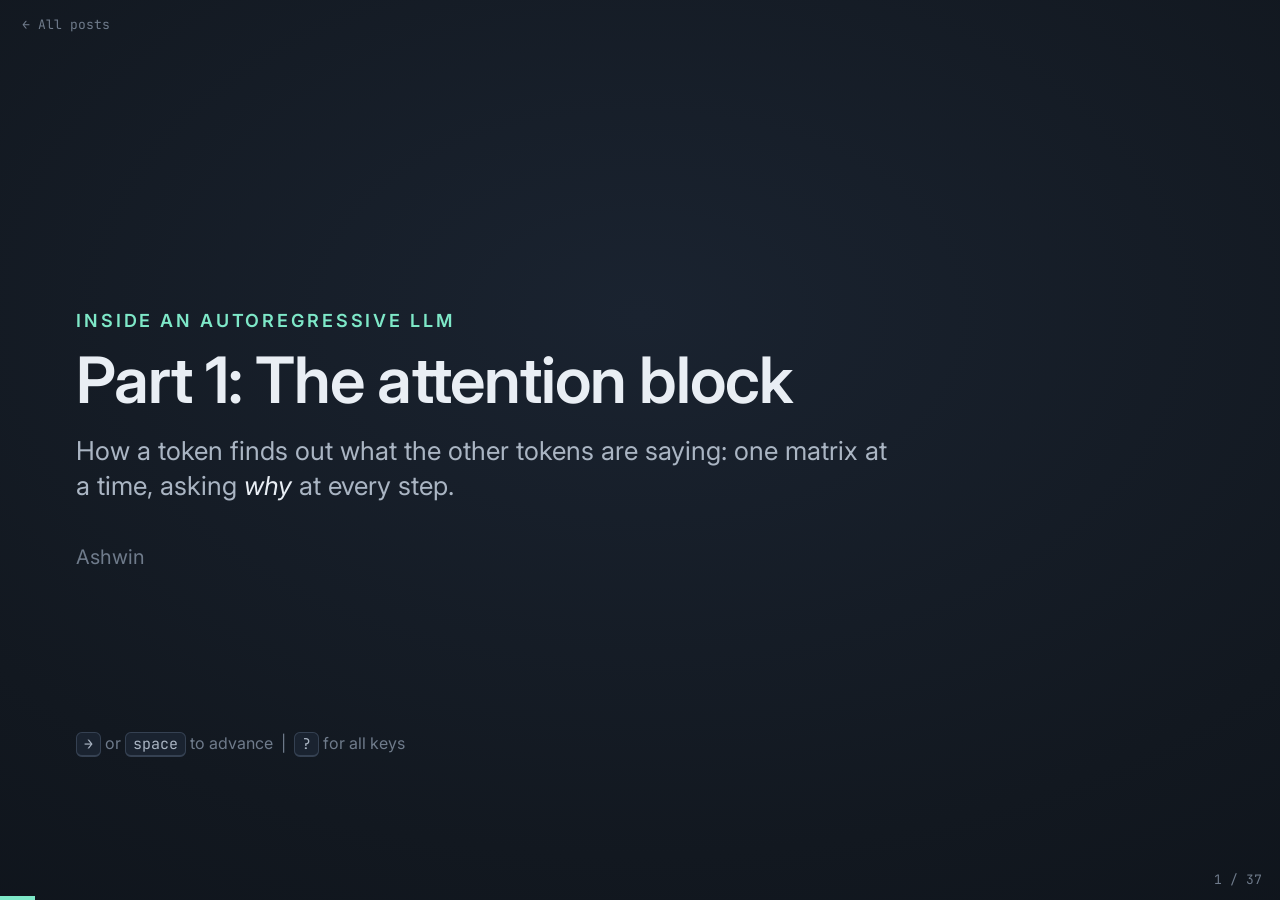
==== posts/llm-internals-part1-attention/index.html @ 808c8a46 "Initial site: Part 1 attention deck, colophon, build and deploy" ====
<!DOCTYPE html>
<html lang="en">
<head>
<meta charset="utf-8">
<meta name="viewport" content="width=device-width, initial-scale=1">
<title>Inside an Autoregressive LLM, Part 1: Attention</title>
<meta name="description" content="How the attention block of a transformer works, one matrix at a time, with real GPT-2 attention patterns.">
<link rel="preconnect" href="https://fonts.googleapis.com">
<link rel="preconnect" href="https://fonts.gstatic.com" crossorigin>
<link href="https://fonts.googleapis.com/css2?family=Inter:wght@400;500;600;700&family=JetBrains+Mono:wght@400;500&display=swap" rel="stylesheet">
<style>
:root{
  --bg:#121820; --bg2:#1a2330; --bg3:#222d3b;
  --ink:#e9eef4; --ink2:#aab5c3; --ink3:#6f7b8b;
  --grid:#2a3442; --grid2:#354152;
  --q:#7ee8c8; --k:#7cc4ff; --v:#f6d56a; --o:#c4b5fd; --bad:#ff8a7a;
  --h1:#f7a1cf; --h2:#ffb86c; --h3:#b5e07a;
  --sans:Inter,system-ui,-apple-system,"Segoe UI",Roboto,Helvetica,Arial,sans-serif;
  --serif:"Iowan Old Style","Palatino Linotype",Palatino,"Book Antiqua",Georgia,serif;
  --mono:"JetBrains Mono",ui-monospace,SFMono-Regular,Menlo,Consolas,monospace;
}
*{box-sizing:border-box}
html,body{margin:0;height:100%;overflow:hidden;background:var(--bg);color:var(--ink);font-family:var(--sans);-webkit-font-smoothing:antialiased}
body{background:radial-gradient(1400px 900px at 50% 35%,#1a2330 0%,#121820 60%,#0d1219 100%)}
#deck{position:absolute;left:50%;top:50%;width:1280px;height:720px;transform-origin:center center}
#deck>section{position:absolute;inset:0;padding:54px 76px 60px;opacity:0;pointer-events:none;transform:translateY(14px);transition:opacity .38s ease,transform .38s ease}
#deck>section.active{opacity:1;pointer-events:auto;transform:none}

/* ---------- typography ---------- */
.kicker{font-size:15px;font-weight:600;letter-spacing:.16em;text-transform:uppercase;color:var(--q);margin:0 0 10px}
h1{font-size:42px;font-weight:600;letter-spacing:-.015em;line-height:1.12;margin:0 0 22px;color:var(--ink)}
h1 .dim{color:var(--ink3);font-weight:500}
h2{font-size:26px;font-weight:600;margin:0 0 10px}
p,li{font-size:23px;line-height:1.45;color:var(--ink2);margin:0 0 14px}
p.big{font-size:28px;color:var(--ink)}
strong,b{color:var(--ink);font-weight:600}
em{color:var(--ink);font-style:italic}
ul{padding-left:26px;margin:0}
li{margin-bottom:10px}
.small{font-size:18px;color:var(--ink3)}
.muted{color:var(--ink3)}
.sub{font-size:20px;color:var(--ink3);margin:-10px 0 20px}
a{color:var(--k)}
.c-q{color:var(--q)} .c-k{color:var(--k)} .c-v{color:var(--v)} .c-o{color:var(--o)} .c-bad{color:var(--bad)}
.c-h1{color:var(--h1)} .c-h2{color:var(--h2)} .c-h3{color:var(--h3)}

/* math */
.m{font-family:var(--serif);font-style:italic;font-size:1.06em}
.m .r{font-style:normal}
sub,sup{font-size:.62em;line-height:0;font-style:normal;font-family:var(--sans)}
sub{vertical-align:-.28em} sup{vertical-align:.5em}
.eq{font-family:var(--serif);font-size:36px;text-align:center;color:var(--ink);margin:14px 0 22px;letter-spacing:.01em}
.eq i{font-style:italic}
.eq .op{color:var(--ink3);padding:0 .25em;font-style:normal}
.eq .frac{display:inline-flex;flex-direction:column;vertical-align:middle;text-align:center;margin:0 .2em}
.eq .frac>span{padding:0 .3em}
.eq .frac>span:first-child{border-bottom:2px solid var(--ink2)}
.eq .r{font-style:normal}
.mono{font-family:var(--mono);font-size:.92em;color:var(--ink)}
.shape{font-family:var(--mono);font-size:19px;color:var(--ink3);white-space:nowrap}
.kbd{font-family:var(--mono);font-size:15px;border:1px solid var(--grid2);border-bottom-width:2px;border-radius:6px;padding:1px 7px;color:var(--ink2);background:var(--bg2)}

/* ---------- layout helpers ---------- */
.cols{display:flex;gap:40px;align-items:flex-start}
.cols.center{align-items:center}
.col{flex:1;min-width:0}
.col.narrow{flex:.8}
.col.wide{flex:1.35}
.stack{display:flex;flex-direction:column;gap:14px}
.card{background:var(--bg2);border:1px solid var(--grid);border-radius:14px;padding:18px 22px}
.card h2{font-size:22px;margin-bottom:6px}
.card p{font-size:20px;margin:0}
.card.qkv{min-height:118px}
.callout{border-left:4px solid var(--q);padding:10px 18px;background:rgba(126,232,200,.06);border-radius:0 12px 12px 0;margin:14px 0}
.callout p{margin:0;font-size:21px}
.callout.warn{border-color:var(--bad);background:rgba(255,138,122,.07)}
.callout.k{border-color:var(--k);background:rgba(124,196,255,.06)}
.callout.v{border-color:var(--v);background:rgba(246,213,106,.06)}
.callout.o{border-color:var(--o);background:rgba(196,181,253,.06)}
.note{position:absolute;left:76px;right:76px;bottom:26px;font-size:16px;color:var(--ink3);margin:0}
.dg{display:block;margin:6px auto}
.dg svg{display:block;margin:0 auto;overflow:visible}
svg text{font-family:var(--sans)}
svg .mono{font-family:var(--mono)}
.center-x{text-align:center}

/* token chips */
.sent{display:flex;flex-wrap:wrap;gap:8px;margin:10px 0 26px}
.tok{font-size:24px;padding:6px 14px;border:1px solid var(--grid2);border-radius:10px;background:var(--bg2);color:var(--ink);font-weight:500}
.tok.hero{border-color:var(--q);color:var(--q);box-shadow:0 0 0 1px rgba(126,232,200,.3)}
.tok.cand{border-color:var(--ink2);color:var(--ink);font-weight:600}
.tok.dim{color:var(--ink3)}

/* fragments */
.frag{opacity:0;transform:translateY(8px);transition:opacity .4s ease,transform .4s ease}
.frag.on{opacity:1;transform:none}
svg .frag{transform:none;transition:opacity .4s ease}
.hl{opacity:0;transition:opacity .4s ease}
.hl.on{opacity:1}
.fade{transition:opacity .4s ease}
.fade.on{opacity:0}
.frag.swap{position:absolute;inset:0}
.h-swap{position:relative}
.h-swap h1{transition:opacity .4s ease}
.h-swap h1.b{position:absolute;left:0;top:0;opacity:0;color:var(--q)}
.h-swap.on h1.a{opacity:0}
.h-swap.on h1.b{opacity:1}
.pipe .g{opacity:0;transition:opacity .4s ease}
.pipe .g.on{opacity:1}

/* title & dividers */
section.title{display:flex;flex-direction:column;justify-content:center;padding-left:110px}
section.title .kicker{font-size:18px}
section.title h1{font-size:64px;max-width:900px;margin-bottom:18px}
section.title .sub{font-size:26px;color:var(--ink2);max-width:820px;margin:0 0 40px;line-height:1.35}
section.title .by{font-size:20px;color:var(--ink3)}
section.title .hint{position:absolute;bottom:40px;left:76px;font-size:16px;color:var(--ink3)}
section.divider{display:flex;flex-direction:column;justify-content:center;align-items:flex-start;padding-left:110px}
section.divider .num{font-family:var(--serif);font-style:italic;font-size:120px;color:var(--q);line-height:1;opacity:.9;margin-bottom:10px}
section.divider h1{font-size:54px;margin-bottom:10px}
section.divider p{font-size:26px;color:var(--ink3)}
.locator{position:absolute;left:76px;bottom:30px}
.locator svg{display:block}
.ref{font-variant-numeric:tabular-nums}

/* stepper (route slide) */
.route{display:flex;gap:14px;margin:30px 0 34px}
.route .step{flex:1;background:var(--bg2);border:1px solid var(--grid);border-radius:14px;padding:18px 18px 16px;min-height:150px}
.route .step .n{font-family:var(--serif);font-style:italic;font-size:38px;color:var(--q);line-height:1;margin-bottom:8px}
.route .step h2{font-size:21px;margin:0 0 6px}
.route .step p{font-size:17px;margin:0;color:var(--ink3)}
.soon{display:flex;gap:12px}
.soon span{font-size:17px;color:var(--ink3);border:1px dashed var(--grid2);border-radius:10px;padding:8px 14px}

/* tables */
table{border-collapse:collapse;font-size:21px;color:var(--ink2)}
th{font-weight:600;color:var(--ink3);text-align:left;padding:8px 22px 8px 0;border-bottom:1px solid var(--grid2);font-size:17px;letter-spacing:.04em;text-transform:uppercase}
td{padding:10px 22px 10px 0;border-bottom:1px solid var(--grid)}
td.num,th.num{text-align:right;font-family:var(--mono);font-size:20px}
table.sym td:first-child{white-space:nowrap;padding-right:30px}
table.sym{width:100%}
table.sym th{padding:6px 12px 6px 0}
table.sym td{padding:9px 12px 9px 0;white-space:nowrap}
table.sym td:nth-child(2){white-space:normal}
table.sym th.num{text-transform:none;letter-spacing:0;font-size:15px;white-space:nowrap}
table.sym td.num{padding-left:6px}
table.sym td.num{padding-left:18px}
td b{color:var(--ink)}

/* pipeline (follow-one-token) */
.pipe{font-family:var(--mono);font-size:18px;color:var(--ink2);border-collapse:separate;border-spacing:0 2px}
.pipe th{font-family:var(--sans);font-size:14px;letter-spacing:.06em;color:var(--ink3);text-transform:none;padding:4px 14px 8px 14px;border:none;text-align:center}
.pipe th small{display:block;font-size:12px;color:var(--ink3);font-weight:400;letter-spacing:0}
.pipe td{padding:3px 14px;text-align:center;border:none;background:var(--bg2)}
.pipe td:first-child{text-align:right;font-family:var(--sans);color:var(--ink);border-radius:8px 0 0 8px}
.pipe td:last-child{border-radius:0 8px 8px 0}
.pipe tr.masked.on td{color:var(--ink3)}
.pipe td.keep{color:var(--ink3);font-family:var(--sans);font-size:15px}
.pipe tr.masked td.inf{color:var(--bad)}
.pipe tr.hi td{background:var(--bg3)}
.pipe .neg{color:var(--bad)} .pipe .pos{color:var(--q)}
.pipe td{white-space:nowrap}
.pipe.big{font-size:18px;border-spacing:0 3px}
.pipe.big td{padding:4px 14px}
.pipe.big th{font-size:15px}

/* HUD */
#bar{position:fixed;left:0;bottom:0;height:4px;background:var(--q);width:0;transition:width .3s ease;z-index:5}
#counter{position:fixed;right:18px;bottom:12px;font-family:var(--mono);font-size:13px;color:var(--ink3);z-index:5}
#home{position:fixed;left:14px;top:12px;font-family:var(--mono);font-size:13px;color:var(--ink3);text-decoration:none;z-index:5;padding:4px 8px;border-radius:6px}
#home:hover,#home:focus-visible{color:var(--ink);background:var(--bg2)}
#help{position:fixed;inset:0;background:rgba(9,13,18,.86);display:none;align-items:center;justify-content:center;z-index:10}
#help.open{display:flex}
#help .box{background:var(--bg2);border:1px solid var(--grid2);border-radius:16px;padding:28px 36px;max-width:520px}
#help h2{margin-bottom:14px}
#help p{font-size:18px;margin:6px 0;color:var(--ink2)}

/* print: one slide per page, all fragments visible */
@media print{
  html,body{overflow:visible;background:#fff}
  body{background:#121820}
  #deck{position:static;transform:none!important;width:auto;height:auto}
  #deck>section{position:relative;opacity:1;transform:none;width:1280px;height:720px;page-break-after:always;break-after:page;background:var(--bg);transition:none}
  .frag,.hl,.fade,.pipe .g{opacity:1;transform:none;transition:none}
  .pipe tr.masked td{color:var(--ink3)}
  .fade.on{opacity:1}
  .frag.swap,.h-swap h1.b{display:none}
  #bar,#counter,#help,#home{display:none}
  @page{size:1280px 720px;margin:0}
}
</style>
</head>
<body>
<div id="deck">

<!-- 0 · title -->
<section class="title">
  <p class="kicker">Inside an autoregressive LLM</p>
  <h1>Part 1: The attention block</h1>
  <p class="sub">How a token finds out what the other tokens are saying: one matrix at a time, asking <em>why</em> at every step.</p>
  <p class="by">Ashwin</p>
  <p class="hint"><span class="kbd">→</span> or <span class="kbd">space</span> to advance &nbsp;|&nbsp; <span class="kbd">?</span> for all keys</p>
</section>

<!-- 1a · the three words in the title -->
<section>
  <p class="kicker">Before we start</p>
  <h1>The three words in the title</h1>
  <p class="sub">LLM stands for <em>large language model</em>; <em>autoregressive</em> says how it writes.</p>
  <div class="stack">
    <div class="card frag"><h2>Language model (the LM)</h2><p>A program that, given some text, returns a probability for what comes next. It is made by <strong>training</strong>: reading a huge amount of text and nudging the program's numbers, again and again, so that its guesses about the next <strong>token</strong> (a word, or a piece of one; slide <span class="ref" data-ref="s-tokens"></span>) get better.</p></div>
    <div class="card frag"><h2>Large (the first L)</h2><p>The numbers are the parameters, or <strong>learned numbers</strong>, of a <strong>neural network</strong>: one big function built mostly from matrix multiplications, with every entry of every matrix adjustable. GPT-2 small (2019) has 124 million of them; LLaMA-2 7B has 7 billion; the largest today have hundreds of billions.</p></div>
    <div class="card frag"><h2>Autoregressive</h2><p>It writes one token at a time, and each new token is predicted from everything written so far, its own earlier output included. <em>Auto</em>: its own; <em>regressive</em>: predicting from the past. The next slide shows the loop; the one after places this kind of model among its relatives.</p></div>
  </div>
</section>

<!-- 1 · what an LLM does -->
<section>
  <p class="kicker">Before we start</p>
  <h1>A language model guesses the next token</h1>
  <div class="dg" id="dg-loop"></div>
  <div class="cols" style="margin-top:8px">
    <div class="col"><p>Feed it text and it returns a probability for every possible next token. Above: GPT-2 small, given this sentence without its last word, bets on <em>too</em>, <em>so</em>, <em>trying</em>. (<em>hungry</em> is 13th, at 0.9%.)</p>
    <p class="frag" data-order="3">This series opens that transformer box. Part 1 takes one of the two blocks inside its repeated layer (picture on slide <span class="ref" data-ref="s-arch"></span>).</p></div>
    <div class="col"><p class="frag" data-order="1" data-target="#dg-loop .hl-loop">Pick one, append it, run again. That loop is “autoregressive” in action: each new token is predicted from the text so far, the model's own picks included. A chat reply is this loop run a few hundred times.</p>
    <p class="frag" data-order="2">The network inside the box is a <strong>transformer</strong>, the design from 2017 that nearly every language model now uses.</p></div>
  </div>
</section>

<!-- 1b · the family -->
<section>
  <p class="kicker">Before we start</p>
  <h1>Where this kind of model sits in the family</h1>
  <div class="dg" id="dg-family"></div>
  <div class="cols" style="margin-top:4px">
    <div class="col card frag"><h2>Encoder-only</h2><p>BERT (2018). An <em>encoder</em> is a network that reads: the whole text at once, every token looking at every other, before and after. Good at labelling and search; it does not write text.</p></div>
    <div class="col card frag"><h2>Encoder-decoder</h2><p>The original 2017 transformer. An encoder reads the input, then a <em>decoder</em>, a second network, writes the output. Built for translation.</p></div>
    <div class="col card frag" style="border-color:rgba(126,232,200,.5)"><h2 class="c-q">Decoder-only, autoregressive</h2><p>GPT, LLaMA, and the chat assistants built on models like them. One network both reads and writes; each token may look only at itself and the tokens before it. This is what “LLM” usually means today, and what this series is about.</p></div>
  </div>
  <p class="note frag">All three share the attention block we are about to build. What lets ours run the loop honestly is one line inside it, the mask, which arrives on slide <span class="ref" data-ref="s-mask"></span>.</p>
</section>

<!-- 2 · tokens and embeddings -->
<section id="s-tokens">
  <p class="kicker">The big picture</p>
  <h1>From text to numbers: tokens and embeddings</h1>
  <div class="dg" id="dg-embed"></div>
  <div class="cols" style="margin-top:8px">
    <div class="col"><p>A <strong>tokenizer</strong> chops text into pieces from a fixed vocabulary (GPT-2 has 50,257). Common words are one piece; rare ones are split: <span class="mono">un|bel|iev|ably</span>. Each piece is a <strong>token</strong> and gets an id.</p></div>
    <div class="col"><p class="frag" data-target="#dg-embed .hl-row">Each id picks a row of an <strong>embedding table</strong> <span class="m">E</span>. Nobody designs the rows: they start random and are adjusted by training until tokens used in similar ways sit close together. Stack our nine rows, add position information (GPT-2 does it here), and that is <span class="m">X</span>.</p></div>
  </div>
</section>

<!-- 3 · the whole transformer -->
<section id="s-arch">
  <p class="kicker">The big picture</p>
  <h1>The whole transformer, zoomed out</h1>
  <div class="dg" id="dg-arch"></div>
  <div class="cols" style="margin-top:6px">
    <div class="col"><p class="frag">Text goes in on the left, next-token probabilities come out on the right, and in between the same <strong>layer</strong> is repeated <span class="m">N</span> times: GPT-2 small stacks 12, LLaMA-2 7B stacks 32. Each layer is two <strong>blocks</strong>: attention, then MLP.</p></div>
    <div class="col"><p class="frag" data-target="#dg-arch .hl-attn"><strong>This deck: the attention block.</strong> Part 2 takes the MLP block, Part 3 follows a token up through the layers, Part 4 covers the LM head (no relation to the attention heads inside the block) that turns the last vector into probabilities.</p></div>
  </div>
</section>

<!-- 4 · zoom in: one block -->
<section>
  <p class="kicker">The big picture</p>
  <h1>Zooming in: one layer, two blocks</h1>
  <div class="dg" id="dg-block"></div>
  <div class="cols" style="margin-top:6px">
    <div class="col"><p class="frag" data-target="#dg-block .hl-attn"><strong>Attention block:</strong> the tokens exchange information. It is the only place in the whole model where one token's vector can influence another's.</p></div>
    <div class="col"><p class="frag"><strong>MLP block:</strong> each token is transformed on its own, without looking at the others. (Part 2.)</p></div>
  </div>
  <div class="callout frag"><p>In one sentence: <strong>attention is the step where every token gathers information from itself and the tokens before it, weighted by how relevant each of them looks.</strong> The rest of this deck is that sentence, made precise.</p></div>
</section>

<!-- 5 · the question -->
<section>
  <p class="kicker">The question</p>
  <h1>What does <span class="c-q">it</span> refer to?</h1>
  <div class="sent">
    <span class="tok">The</span><span class="tok cand">cat</span><span class="tok">chased</span><span class="tok">the</span><span class="tok cand">mouse</span><span class="tok">because</span><span class="tok hero">it</span><span class="tok">was</span><span class="tok">hungry</span>
  </div>
  <p class="big">Every token enters the model as a vector. On its own, the vector for <em>it</em> knows nothing about cats or mice.</p>
  <p class="big frag">Something has to move information from <em>cat</em> into <em>it</em>.</p>
  <p class="big frag">That something is <strong>attention</strong>. Let's build it one matrix at a time, and ask <em>why</em> at every step.</p>
  <p class="note">This sentence runs through the whole deck: <em>it</em> is shown in green throughout, the two nouns it might refer to in bold. The real attention patterns later on come from GPT-2 small reading exactly these nine tokens.</p>
</section>

<!-- 2 · route -->
<section>
  <p class="kicker">The route</p>
  <h1>Five stops inside the attention block</h1>
  <div class="route">
    <div class="step"><div class="n">1</div><h2>Setup</h2><p>The input <span class="m">X</span>, and three matrices made from it: <span class="m">Q</span>, <span class="m">K</span>, <span class="m">V</span></p></div>
    <div class="step"><div class="n">2</div><h2>Scores</h2><p>Every token against every token: <span class="m">S</span> = <span class="m">Q·K<sup>T</sup></span></p></div>
    <div class="step"><div class="n">3</div><h2>Weights</h2><p>Three steps turn scores into weights: divide by √<span class="m">d<sub>k</sub></span>, mask, softmax</p></div>
    <div class="step"><div class="n">4</div><h2>Values</h2><p>Collecting what you paid attention to: multiply by <span class="m">V</span></p></div>
    <div class="step"><div class="n">5</div><h2>Heads &amp; stream</h2><p>Many heads, <span class="m">W<sub>o</sub></span>, the residual stream, and the whole attention block in one picture</p></div>
  </div>
  <p class="small" style="margin-bottom:10px">Coming in later parts</p>
  <div class="soon"><span>Part 2: The MLP block</span><span>Part 3: Token flow through the layers</span><span>Part 4: The language-modelling head</span></div>
</section>

<!-- divider 1 -->
<section class="divider">
  <div class="num">1</div>
  <h1>Setup</h1>
  <p>The input <span class="m">X</span>, and three matrices made from it: <span class="m">Q</span>, <span class="m">K</span>, <span class="m">V</span></p>
  <div class="locator" data-stage="qkv"></div>
</section>

<!-- 3 · input X -->
<section>
  <p class="kicker">Stop 1: Setup</p>
  <h1>The input: one row per token</h1>
  <div class="cols">
    <div class="col narrow"><div class="dg" id="dg-x"></div></div>
    <div class="col">
      <table class="sym">
        <tr><th></th><th></th><th class="num">GPT-2 small</th><th class="num">LLaMA-2 7B</th></tr>
        <tr><td><span class="m">L</span></td><td>number of tokens</td><td class="num" colspan="2" style="text-align:center">9 here</td></tr>
        <tr><td><span class="m">d</span><sub>model</sub></td><td>embedding width</td><td class="num">768</td><td class="num">4096</td></tr>
        <tr><td><span class="m">h</span></td><td>attention heads</td><td class="num">12</td><td class="num">32</td></tr>
        <tr><td><span class="m">d<sub>k</sub></span> = <span class="m">d</span><sub>model</sub> / <span class="m">h</span></td><td>width per head</td><td class="num">64</td><td class="num">128</td></tr>
      </table>
      <p class="frag" style="font-size:20px;margin-top:12px"><strong>Heads:</strong> the attention block runs <span class="m">h</span> copies of everything that follows, side by side, each in a narrower width <span class="m">d<sub>k</sub></span>. We build one head first (Stops 1 to 4) and combine them at Stop 5.</p>
      <div class="callout frag"><p><strong>Order-blind.</strong> Nothing we build from here knows that <em>cat</em> comes before <em>chased</em>. Position is injected either here (GPT-2 adds a position vector to each row of <span class="m">X</span>) or later, inside attention (LLaMA rotates the <span class="m">Q</span> and <span class="m">K</span> we build next: RoPE). That one sentence is all we say about it today.</p></div>
    </div>
  </div>
</section>

<!-- 4 · three questions -->
<section>
  <p class="kicker">Stop 1: Setup</p>
  <h1>Every token asks three questions</h1>
  <div class="cols">
    <div class="col card qkv" style="border-color:rgba(126,232,200,.4)"><h2 class="c-q">Query &nbsp;<span class="m">Q</span></h2><p>“What am I looking for?”</p></div>
    <div class="col card qkv" style="border-color:rgba(124,196,255,.4)"><h2 class="c-k">Key &nbsp;<span class="m">K</span></h2><p>“What do I have to offer?”</p></div>
    <div class="col card qkv" style="border-color:rgba(246,213,106,.4)"><h2 class="c-v">Value &nbsp;<span class="m">V</span></h2><p>“What do I give if picked?”</p></div>
  </div>
  <p class="big frag" style="margin-top:30px">A library: your search phrase is the <span class="c-q">query</span>, the label on each spine is a <span class="c-k">key</span>, the book itself is the <span class="c-v">value</span>. Matching query against keys tells you which books to pull; the values are what you actually read.</p>
  <p class="big frag">All three are <em>the same row of <span class="m">X</span></em> seen through three learned lenses: <span class="m">W<sub>q</sub></span>, <span class="m">W<sub>k</sub></span>, <span class="m">W<sub>v</sub></span>.</p>
  <p class="frag">Stop 2 will dot each token's query with every token's key. Why not dot rows of <span class="m">X</span> with each other directly? Because then “what I look for” and “what I offer” would have to be the same vector. <span class="m">W<sub>q</sub></span> and <span class="m">W<sub>k</sub></span> let them differ.</p>
</section>

<!-- 5 · making Q -->
<section>
  <p class="kicker">Stop 1: Setup</p>
  <h1>Making <span class="c-q">Q</span> for one head</h1>
  <div class="dg" id="dg-q"></div>
  <div class="cols" style="margin-top:14px">
    <div class="col"><p class="frag">Each head owns its own <span class="m">W<sub>q</sub></span>, <span class="m">W<sub>k</sub></span>, <span class="m">W<sub>v</sub></span>, each of shape <span class="shape">[d_model × d_k]</span>. The same recipe gives <span class="c-k">K</span> and <span class="c-v">V</span>.</p></div>
    <div class="col"><p class="frag">Row <span class="m">i</span> of <span class="m">Q</span> is token <span class="m">i</span>'s question, compressed from <span class="m">d</span><sub>model</sub> down to <span class="m">d<sub>k</sub></span> numbers. In GPT-2 small: 768 → 64, twelve times over.</p></div>
  </div>
</section>

<!-- 6 · the packing trick -->
<section>
  <p class="kicker">Stop 1: Setup</p>
  <h1>The packing trick: all heads in one multiplication</h1>
  <p class="sub">Drawn with 3 heads for space; GPT-2 small has 12.</p>
  <div class="dg" id="dg-fuse"></div>
  <div class="cols" style="margin-top:12px">
    <div class="col"><p class="frag" data-target="#dg-fuse .hl-col">Column <span class="m">j</span> of the result is <span class="m">X</span> · (column <span class="m">j</span> of <span class="m">W</span>). It never touches any other column, so each head's result lands in its own columns: <strong>no cross-contamination</strong>.</p></div>
    <div class="col"><p class="frag">So <span class="m">h</span> small multiplications become one <span class="shape">[L × d_model]·[d_model × d_model]</span>. Same maths, one call. The heads' work is independent, so it can be <strong>packed</strong> into the one big matrix multiplication GPUs are built for.</p></div>
  </div>
  <p class="note frag">GPT-2 goes one step further and packs <span class="m">Q</span>, <span class="m">K</span> and <span class="m">V</span> together: a single 768 × 2304 matrix (called <span class="mono">c_attn</span> in the released parameters), then splits the result three ways.</p>
</section>

<!-- 7 · divider -->
<section class="divider">
  <div class="num">2</div>
  <h1>Scores</h1>
  <p>One number for every pair of tokens: <span class="m">S</span> = <span class="m">Q·K<sup>T</sup></span></p>
  <div class="locator" data-stage="scores"></div>
</section>

<!-- 8 · why transpose -->
<section>
  <p class="kicker">Stop 2: Scores</p>
  <h1>The scores are <span class="m">S</span> = <span class="m">Q·K<sup>T</sup></span>. Why the transpose?</h1>
  <p>We want an <span class="m">L</span> × <span class="m">L</span> table, call it <span class="m">S</span>, where cell (<span class="m">i</span>, <span class="m">j</span>) = <span class="m">q<sub>i</sub></span> · <span class="m">k<sub>j</sub></span>: <strong>every query dotted with every key</strong>.</p>
  <div class="cols center">
    <div class="col narrow"><div class="dg" id="dg-kT"></div></div>
    <div class="col wide"><div class="dg" id="dg-qkT"></div></div>
  </div>
  <p class="frag" data-target="#dg-qkT .hl-row">A matrix product computes <em>row of the left</em> · <em>column of the right</em>. Queries already sit in rows.</p>
  <p class="frag" data-target="#dg-qkT .hl-col">So keys must be arranged as columns. That is the entire reason for the transpose: it puts each <span class="m">k<sub>j</sub></span> where the multiplication will find it. <span class="frag" data-target="#dg-qkT .hl-cell">Row <span class="m">i</span> meets column <span class="m">j</span> at cell (<span class="m">i</span>, <span class="m">j</span>).</span></p>
</section>

<!-- 9 · the scores -->
<section>
  <p class="kicker">Stop 2: Scores</p>
  <h1>The scores: every token against every token</h1>
  <div class="cols">
    <div class="col narrow"><div class="dg" id="dg-scores"></div></div>
    <div class="col">
      <p>A dot product is a similarity meter:</p>
      <ul>
        <li>vectors pointing the same way → <span class="c-q">large positive</span></li>
        <li>unrelated (orthogonal) → near <strong>zero</strong></li>
        <li>pointing opposite ways → <span class="c-bad">large negative</span></li>
      </ul>
      <div class="callout frag"><p>Cell (<span class="m">i</span>, <span class="m">j</span>) is not “how much <span class="m">i</span> attends to <span class="m">j</span>” yet. It is “how well what <span class="m">i</span> wants lines up with what <span class="m">j</span> offers”. Stop 3 turns alignment into a share.</p></div>
      <p class="frag">Look at row <em>it</em>: the two nouns score highest. Toy numbers, but the shape of the idea is right.</p>
    </div>
  </div>
  <p class="note">Toy example: <span class="m">d<sub>k</sub></span> = 2, matrices chosen so the arithmetic is checkable by hand. Raw products <span class="m">q<sub>i</sub></span> · <span class="m">k<sub>j</sub></span>, nothing applied yet. We follow row <em>it</em> to the end on slide <span class="ref" data-ref="s-follow"></span>.</p>
</section>

<!-- 10 · packing breaks -->
<section>
  <p class="kicker">Stop 2: Scores</p>
  <h1>The packing trick breaks here</h1>
  <p>Could we score in one shot with the packed <span class="m">[Q<sup>1</sup>|Q<sup>2</sup>|Q<sup>3</sup>]</span> and <span class="m">[K<sup>1</sup>|K<sup>2</sup>|K<sup>3</sup>]</span>?</p>
  <div class="dg" id="dg-fail"></div>
  <div class="cols" style="margin-top:10px">
    <div class="col"><p class="frag">A product sums over the shared dimension, and the shared dimension now runs <em>across heads</em>. The heads' tables get <strong class="c-bad">added together</strong>. Exactly what we do not want.</p></div>
    <div class="col"><p class="frag">So this step stays <strong>separate</strong>: <span class="m">h</span> independent <span class="shape">[L × d_k]·[d_k × L]</span> products, computed together as a batch of shape <span class="shape">h × [L × L]</span>. Independent work that cannot be merged into one.</p></div>
  </div>
</section>

<!-- 11 · cost -->
<section>
  <p class="kicker">Stop 2: Scores</p>
  <h1>The price of the table: <span class="m">L</span><sup>2</sup></h1>
  <div class="cols">
    <div class="col">
      <table>
        <tr><th>Context <span class="m">L</span></th><th class="num">Cells per head, per layer</th></tr>
        <tr><td>1,024 <span class="muted">(GPT-2)</span></td><td class="num">1.0 million</td></tr>
        <tr><td>8,192</td><td class="num">67 million</td></tr>
        <tr><td>131,072 <span class="muted">(128k)</span></td><td class="num">17.2 billion</td></tr>
      </table>
      <p class="small" style="margin-top:12px">…then × <span class="m">h</span> heads × <span class="m">N</span> layers, every time the model runs (one “forward pass”).</p>
    </div>
    <div class="col">
      <p class="big frag">Double the context, quadruple the work (and the memory for the table).</p>
      <p class="frag">That is why long context is expensive, why a technique called FlashAttention avoids ever writing the full table out, and why so much research goes into cheaper substitutes for this one multiplication.</p>
    </div>
  </div>
</section>

<!-- 12 · divider -->
<section class="divider">
  <div class="num">3</div>
  <h1>Weights</h1>
  <p>Three steps turn scores into weights: divide by √<span class="m">d<sub>k</sub></span>, mask the future, softmax</p>
  <div class="locator" data-stage="weights"></div>
</section>

<!-- 13 · softmax -->
<section>
  <p class="kicker">Stop 3: Weights</p>
  <h1>Softmax: a budget of exactly 1</h1>
  <p class="sub">The recipe, in running order: divide by √<span class="m">d<sub>k</sub></span> → mask the future → softmax. We explain softmax first (the goal), then the two preparations.</p>
  <div class="eq" style="font-size:32px;margin:0 0 14px"><i>A<sub>ij</sub></i><span class="op">=</span><span class="frac"><span><span class="r">e</span><sup><i>S<sub>ij</sub></i></sup></span><span>Σ<sub><i>m</i></sub> <span class="r">e</span><sup><i>S<sub>im</sub></i></sup></span></span></div>
  <div class="cols">
    <div class="col">
      <p>Softmax turns each row of scores into shares that sum to 1. Call the result <span class="m">A</span>: token <span class="m">i</span> now has a budget of exactly one unit to spend across the tokens it looks at. That is an attention <em>weight</em>.</p>
      <p class="frag">Why <span class="r">e</span><sup><span class="m">x</span></sup> rather than dividing by the row sum? Scores can be negative. The exponential makes everything positive, keeps the order, and stretches gaps: a score higher by 2 gets e² ≈ 7.4× the share.</p>
    </div>
    <div class="col">
      <table class="pipe" id="sm-table"></table>
      <p class="small" style="margin-top:8px">Row <em>it</em>, raw scores. Still off: the spread (next slide) and the future (the slide after).</p>
    </div>
  </div>
</section>

<!-- 14 · sqrt dk -->
<section>
  <p class="kicker">Stop 3: Weights</p>
  <h1>Step 1 of the recipe: divide by √<span class="m">d<sub>k</sub></span>. Why?</h1>
  <div class="cols center">
    <div class="col">
      <p><span class="m">q</span> · <span class="m">k</span> is a sum of <span class="m">d<sub>k</sub></span> products. If the entries are of size about 1, the sum's spread (its standard deviation; the <span class="m">d<sub>k</sub></span> variances add up) grows like <strong>√<span class="m">d<sub>k</sub></span></strong>. With <span class="m">d<sub>k</sub></span> = 64, raw scores come out ×8 too wide.</p>
      <div class="callout frag"><p>Softmax stretches gaps exponentially, so scores spread by ±8 give one token essentially the whole budget and the rest nothing. Nothing can be learned from the ones that got nothing (learned during training, which we skip). Divide by √<span class="m">d<sub>k</sub></span> and the spread is back to ~1: softmax stays <em>soft</em>, and learning can proceed. (Row <em>it</em>: <em>cat</em>'s share drops from .264 to .217 and the others gain.)</p></div>
      <p class="frag">From here on, <span class="m">S</span> means <span class="m">Q·K<sup>T</sup></span> / √<span class="m">d<sub>k</sub></span>.</p>
    </div>
    <div class="col narrow"><div class="dg" id="dg-sm"></div></div>
  </div>
</section>

<!-- 15 · the reveal -->
<section id="s-mask">
  <p class="kicker">Stop 3: Weights</p>
  <div class="h-swap"><h1 class="a">Something is wrong.</h1><h1 class="b">Step 2 of the recipe: the causal mask.</h1></div>
  <div class="cols">
    <div class="col narrow" style="position:relative">
      <div class="dg fade" id="dg-reveal-un"></div>
      <div class="dg frag swap" id="dg-reveal-mask" data-order="3" data-target="#dg-reveal-un"></div>
    </div>
    <div class="col">
      <p class="frag" data-order="1" data-target="#dg-reveal-un .hl-cell">Token 3, <em>chased</em>, has been reading token 8, <em>was</em>. For a model whose entire job is <strong>predict the next token</strong>, that is cheating: the answer is sitting on the table.</p>
      <p class="frag" data-order="2" data-target="#dg-reveal-un .hl-tri">Every cell above the diagonal is a peek into the future. Fix: before the softmax, set every cell with <span class="m">j</span> &gt; <span class="m">i</span> to −∞. Since <span class="r">e</span><sup>−∞</sup> = 0, those cells get exactly zero budget.</p>
      <div class="callout frag" data-order="4" data-target=".h-swap"><p>The <strong>causal mask</strong>. The table turns lower-triangular and each row's shares are recomputed over the past only. This one line is what makes the model <em>autoregressive</em>.</p></div>
    </div>
  </div>
</section>

<!-- 16 · what the mask buys -->
<section>
  <p class="kicker">Stop 3: Weights</p>
  <h1>What the mask buys us</h1>
  <div class="stack">
    <div class="card frag"><h2>Training: <span class="m">L</span> exercises in one pass</h2><p>Token 1 guesses token 2, token 2 guesses token 3, … all at once, in a single forward pass, and nobody can peek. Every position is a practice question, and that is how an LLM is trained.</p></div>
    <div class="card frag"><h2>Proof it works: GPT-2 small, layer 4 head 3, row <em>it</em></h2>
      <table class="pipe" style="margin-top:6px">
        <tr><th></th><th>The</th><th>cat</th><th>chased</th><th>the</th><th>mouse</th><th>because</th><th>it</th><th>was</th><th>hungry / tasty</th></tr>
        <tr><td>…because it was <b>hungry</b></td><td>.040</td><td class="pos">.510</td><td>.019</td><td>.013</td><td class="pos">.397</td><td>.013</td><td>.010</td><td>0</td><td>0</td></tr>
        <tr><td>…because it was <b>tasty</b></td><td>.040</td><td class="pos">.510</td><td>.019</td><td>.013</td><td class="pos">.397</td><td>.013</td><td>.010</td><td>0</td><td>0</td></tr>
      </table>
      <p style="margin-top:8px">Identical to every decimal. When the model processes <em>it</em>, the word that would disambiguate it has not been written yet.</p></div>
    <div class="card frag"><h2>Using the trained model (inference): nothing in the past ever changes</h2><p>A token's key and value never depend on later tokens, so they can be computed once and cached. Generating the next token only needs one new row: the KV cache. (Part 3.)</p></div>
  </div>
</section>

<!-- 17 · real heatmap -->
<section>
  <p class="kicker">Stop 3: Weights</p>
  <h1>A real attention matrix</h1>
  <p class="sub">GPT-2 small, layer 4, head 3 (0-based) &nbsp;|&nbsp; after mask and softmax &nbsp;|&nbsp; rows look, columns are looked at</p>
  <div class="cols">
    <div class="col narrow"><div class="dg" id="dg-real"></div></div>
    <div class="col">
      <p>Lower-triangular: the mask, live.</p>
      <p class="frag" data-target="#dg-real .hl-it">Row <em>it</em>: 0.51 on <em>cat</em>, 0.40 on <em>mouse</em>. This head collects the nouns, the candidates for what <em>it</em> could mean. Rows <em>was</em> and <em>hungry</em> keep doing the same.</p>
      <p class="frag" data-target="#dg-real .hl-c0">The first column soaks up whatever budget a row has no use for (0.91 from <em>cat</em>, 0.62 from <em>mouse</em>). Hold that thought for slide <span class="ref" data-ref="s-induct"></span>.</p>
    </div>
  </div>
</section>

<!-- 18 · divider -->
<section class="divider">
  <div class="num">4</div>
  <h1>Values</h1>
  <p><span class="m">Z</span> = <span class="m">A·V</span>: a weighted average of the value rows</p>
  <div class="locator" data-stage="values"></div>
</section>

<!-- 19 · A·V -->
<section>
  <p class="kicker">Stop 4: Values</p>
  <h1>Multiply by <span class="c-v">V</span>: a weighted average</h1>
  <div class="dg" id="dg-av"></div>
  <div class="cols" style="margin-top:14px">
    <div class="col">
      <div class="eq" style="font-size:32px;margin:0 0 10px"><i>z<sub>i</sub></i><span class="op">=</span>Σ<sub><i>j</i></sub> <i>A<sub>ij</sub></i> <i>v<sub>j</sub></i></div>
      <p class="frag" data-target="#dg-av .hl">Call the result <span class="m">Z</span>. Row <span class="m">i</span> of <span class="m">Z</span> is a blend of value vectors, weighted by row <span class="m">i</span>'s budget. Token <em>it</em>'s new vector is mostly what <em>cat</em> and <em>mouse</em> handed over. The information has moved.</p>
    </div>
    <div class="col"><p class="frag"><span class="m">Z</span> has one row per token, <span class="m">d<sub>k</sub></span> wide. Shapes: <span class="shape">[L × L]·[L × d_k] → [L × d_k]</span>. No transpose this time: <span class="m">V</span>'s rows are already tokens, which is exactly what the columns of <span class="m">A</span> index.</p></div>
  </div>
</section>

<!-- 20 · follow one token -->
<section id="s-follow">
  <p class="kicker">Stop 4: Values</p>
  <h1>Follow one token all the way through</h1>
  <p class="sub">Toy numbers, head 1, <span class="m">d<sub>k</sub></span> = 2, <span class="m">q</span><sub>it</sub> = [−0.92, 0.46]. Every number below is reproducible by hand.</p>
  <span class="frag" data-target="#pipe-table .g1"></span><span class="frag" data-target="#pipe-table .g2, #pipe-table tr.masked"></span><span class="frag" data-target="#pipe-table .g3"></span><span class="frag" data-target="#pipe-table .g4"></span>
  <table class="pipe big" id="pipe-table"></table>
  <p class="note frag">Sum of the last column: <span class="mono">z<sub>it</sub> = [−0.49, 0.03]</span>, the new 2-number summary of <em>it</em> from this head. Real models do this in 64 or 128 dimensions, but the arithmetic is the same.</p>
</section>

<!-- 21 · divider -->
<section class="divider">
  <div class="num">5</div>
  <h1>Heads and the residual stream</h1>
  <p>Putting the picture back together</p>
  <div class="locator" data-stage="heads"></div>
</section>

<!-- 22 · why heads -->
<section>
  <p class="kicker">Stop 5: Heads</p>
  <h1>One head, one pattern</h1>
  <div class="dg" id="dg-heads"></div>
  <p class="frag" style="margin-top:14px">Each head has its own lenses <span class="m">W<sub>q</sub></span>, <span class="m">W<sub>k</sub></span>, <span class="m">W<sub>v</sub></span>, so each learns its own way of relating tokens: “the token before me”, “the nouns so far”, … A sentence needs several of these at once. The odd one out on the right is not broken. Watch.</p>
  <p class="note">All three are GPT-2 small on our sentence. Layer 4 head 11 puts 0.99+ on the previous token at every position after the first.</p>
</section>

<!-- 23 · induction -->
<section id="s-induct">
  <p class="kicker">Stop 5: Heads</p>
  <h1>The idle head wakes up</h1>
  <p class="sub">Layer 5, head 1, on the sentence written twice. Hover a cell for its value.</p>
  <div class="cols">
    <div class="col wide"><div class="dg" id="dg-induct"></div></div>
    <div class="col" style="font-size:21px">
      <p style="font-size:21px"><strong>First copy of the sentence:</strong> everything lands on <em>The</em>. With nothing useful to do, the head parks its budget on the first token (an <em>attention sink</em>: what column 1 was absorbing earlier).</p>
      <p class="frag" style="font-size:21px" data-target="#dg-induct .hl-ind"><strong>Second copy:</strong> each token looks at the token that <em>followed</em> its previous occurrence: <em>because</em> → <em>it</em>, <em>it</em> → <em>was</em>. It is predicting by copying.</p>
      <div class="callout frag"><p>An <strong>induction head</strong>: a mechanism behind in-context learning (learning a pattern from the text, with no extra training), in a 2019 model with 124 million learned numbers.</p></div>
    </div>
  </div>
</section>

<!-- 24 · concat + Wo -->
<section>
  <p class="kicker">Stop 5: Heads</p>
  <h1>Bring the heads back together</h1>
  <p class="sub">Drawn with 3 heads for space; GPT-2 small has 12.</p>
  <div class="dg" id="dg-wo"></div>
  <div class="cols" style="margin-top:12px">
    <div class="col"><p class="frag">Concatenation only lays the heads side by side; nothing has mixed yet. <span class="m">W<sub>o</sub></span>, a fourth learned matrix of shape <span class="shape">[d_model × d_model]</span>, is where the heads talk to each other.</p></div>
    <div class="col"><p class="frag" data-target="#dg-wo .hl-blocks">Split <span class="m">W<sub>o</sub></span> into row-blocks and the product is <span class="m">Z<sup>1</sup>·W<sub>o</sub><sup>1</sup> + Z<sup>2</sup>·W<sub>o</sub><sup>2</sup> + Z<sup>3</sup>·W<sub>o</sub><sup>3</sup></span>, one term per head: each head writes its own additive update. Packing is safe again, because adding the heads together is exactly what we want here.</p></div>
  </div>
</section>

<!-- 25 · residual stream -->
<section>
  <p class="kicker">Stop 5: The residual stream</p>
  <h1>Add, don't replace</h1>
  <div class="dg" id="dg-res"></div>
  <div class="eq" style="font-size:32px;margin:8px 0 14px"><i>X</i><span class="op">←</span><i>X</i><span class="op">+</span><span class="r">Attention</span>(<span class="r">LN</span>(<i>X</i>))</div>
  <div class="cols">
    <div class="col"><p class="frag" style="font-size:20px">LN is LayerNorm, the same kind of “norm (LN)” box as in the zoomed-out picture: a per-token rescaling. Every block has one on its way in, and there is a final one before the LM head. Strictly, Stop 1 should have read <span class="m">Q</span> = LN(<span class="m">X</span>)·<span class="m">W<sub>q</sub></span>; we left it out until now because it changes nothing in the story. GPT-2 and LLaMA both normalise <em>before</em> each block (LLaMA uses the RMSNorm variant). That is all we say about LN.</p></div>
    <div class="col"><p class="frag"><span class="m">X</span> is a running scratchpad, the <strong>residual stream</strong>. The attention block reads it, computes an update of shape <span class="shape">[L × d_model]</span>, and <em>adds</em> it back. What a token already knew is never thrown away: a block only adds a correction, and a block with nothing to say adds nothing. Every block after this one, in this layer and the next, reads the same stream.</p></div>
  </div>
</section>

<!-- 26 · summary pipeline -->
<section>
  <p class="kicker">Stop 5: The whole attention block</p>
  <h1>The whole attention block: pack, split, pack</h1>
  <p class="sub">LN on the way in is omitted from the picture.</p>
  <div class="dg" id="dg-pipe"></div>
  <p class="frag" style="margin-top:10px"><span class="m">Q</span>, <span class="m">K</span>, <span class="m">V</span> can be packed because each head's result stays in its own columns. The scores cannot, because packing would add the heads' tables together. <span class="m">W<sub>o</sub></span> can be packed again because there, adding the heads together is the point. Knowing which is which is most of what “multi-head” means in practice.</p>
</section>

<!-- 27 · size -->
<section>
  <p class="kicker">Stop 5: The whole attention block</p>
  <h1>How big is one attention block?</h1>
  <div class="eq" style="font-size:30px;margin:0 0 18px"><span class="r">learned numbers</span><span class="op">≈</span>4 · <i>d</i><sub>model</sub><sup>2</sup> <span class="small" style="font-family:var(--sans);font-style:normal">(<span class="m">W<sub>q</sub></span>, <span class="m">W<sub>k</sub></span>, <span class="m">W<sub>v</sub></span>, <span class="m">W<sub>o</sub></span>, each <span class="m">d</span><sub>model</sub> × <span class="m">d</span><sub>model</sub> once packed)</span></div>
  <table>
    <tr><th>Model</th><th class="num">d_model</th><th class="num">heads</th><th class="num">d_k</th><th class="num">layers (N)</th><th class="num">attn / layer</th><th class="num">attn total</th><th class="num">model total</th></tr>
    <tr><td><b>GPT-2 small</b></td><td class="num">768</td><td class="num">12</td><td class="num">64</td><td class="num">12</td><td class="num">2.4 M</td><td class="num">28 M</td><td class="num">124 M</td></tr>
    <tr><td><b>GPT-2 XL</b></td><td class="num">1600</td><td class="num">25</td><td class="num">64</td><td class="num">48</td><td class="num">10.2 M</td><td class="num">492 M</td><td class="num">1.5 B</td></tr>
    <tr><td><b>LLaMA-2 7B</b></td><td class="num">4096</td><td class="num">32</td><td class="num">128</td><td class="num">32</td><td class="num">67 M</td><td class="num">2.1 B</td><td class="num">6.7 B</td></tr>
  </table>
  <p class="frag" style="margin-top:20px">Attention is a third or less of a model's learned numbers. Most of the rest lives in the MLP blocks, which is where Part 2 starts.</p>
</section>

<!-- 28 · the whys -->
<section>
  <p class="kicker">Recap</p>
  <h1>The whys, in one place</h1>
  <div class="cols">
    <div class="col">
      <ul>
        <li><b>Why transpose K?</b> A matrix product dots rows with columns; keys must become columns.</li>
        <li><b>Why softmax?</b> Negative scores → positive shares that sum to 1: a budget.</li>
        <li><b>Why ÷√d<sub>k</sub>?</b> Keep the score spread ~1 so softmax stays soft and every token can still be learned from.</li>
        <li><b>Why the mask?</b> No peeking at the future; <span class="m">L</span> prediction exercises per pass.</li>
      </ul>
    </div>
    <div class="col">
      <ul>
        <li><b>Why many heads?</b> One head = one pattern; a sentence needs several at once.</li>
        <li><b>Why pack Q/K/V and W<sub>o</sub> but not the scores?</b> Packing sums over the shared dimension: harmless for Q, K, V, fatal for the scores, wanted for W<sub>o</sub>.</li>
        <li><b>Why W<sub>o</sub>?</b> Concatenation doesn't mix heads; <span class="m">W<sub>o</sub></span> does.</li>
        <li><b>Why add to X?</b> Nothing a token knew is thrown away; each block adds a correction, and can add nothing.</li>
      </ul>
    </div>
  </div>
</section>

<!-- 29 · closing -->
<section class="title">
  <p class="kicker">End of Part 1</p>
  <h1 style="font-size:54px;margin-bottom:12px">Attention moves information <em>between</em> tokens.</h1>
  <p class="sub">Every token's new vector is a blend of what other tokens handed over. But notice what did <em>not</em> happen: apart from the linear lenses, no token changed its own features. Everything else was mixing.</p>
  <p class="sub frag" style="color:var(--q)" data-target="#closing-locator">Transforming a token's own features is the MLP's job. → Part 2.</p>
  <div class="locator hl" id="closing-locator" data-stage="mlp" style="position:static;margin-top:6px"></div>
  <p class="hint" style="bottom:20px"><span class="kbd">Home</span> to restart &nbsp;|&nbsp; <span class="kbd">P</span> for a printable version</p>
</section>
</div><!-- /deck -->

<a id="home" href="../../" title="Back to all posts">&larr; All posts</a>
<div id="bar"></div>
<div id="counter"></div>
<div id="help"><div class="box">
  <h2>Keys</h2>
  <p><span class="kbd">→</span> <span class="kbd">space</span> <span class="kbd">↓</span> next step / slide</p>
  <p><span class="kbd">←</span> <span class="kbd">↑</span> previous</p>
  <p><span class="kbd">Home</span> / <span class="kbd">End</span> first / last slide</p>
  <p><span class="kbd">F</span> fullscreen &nbsp; <span class="kbd">P</span> print / save as PDF</p>
  <p><span class="kbd">?</span> or <span class="kbd">Esc</span> close this</p>
  <p class="small" style="margin-top:12px">Click or tap the right two-thirds of the screen to advance, the left third to go back. The URL tracks the slide, so you can link to any one.</p>
</div></div>

<script>
/* =========================================================================
   DATA
   toy: hand-checkable example (d_model = 4, h = 2, d_k = 2) on the 9 tokens.
   real: GPT-2 small (124M) attention weights, computed with a plain-numpy
         forward pass over the same sentence; rounded to 3 decimals.
   ========================================================================= */
const TOY = {"tokens":["The","cat","chased","the","mouse","because","it","was","hungry"],"X":[[0.1,0.0,0.0,0.9],[0.9,0.8,0.0,0.0],[0.0,0.2,0.9,0.0],[0.1,0.0,0.0,0.9],[0.9,0.7,0.0,0.1],[0.0,0.0,0.1,0.8],[0.6,0.1,0.0,0.3],[0.0,0.0,0.7,0.3],[0.2,0.5,0.3,0.0]],"Wq":[[-1.0,0.9,-0.9,1.0],[-0.8,-0.8,0.6,0.9],[0.1,-0.7,0.6,-0.8],[-0.8,-0.0,-0.6,-0.4]],"Wk":[[-0.8,0.4,-0.1,0.4],[-0.3,0.9,0.8,0.9],[-0.4,-0.0,-0.1,0.8],[0.6,-0.5,0.6,-0.3]],"Wv":[[-1.0,0.3,1.0,0.6],[0.3,-0.5,0.2,-0.6],[0.6,-0.3,-0.7,-0.0],[-0.6,0.5,0.2,0.2]],"Q":[[-0.82,0.09,-0.63,-0.26],[-1.54,0.17,-0.33,1.62],[-0.07,-0.79,0.66,-0.54],[-0.82,0.09,-0.63,-0.26],[-1.54,0.25,-0.45,1.49],[-0.63,-0.07,-0.42,-0.4],[-0.92,0.46,-0.66,0.57],[-0.17,-0.49,0.24,-0.68],[-0.57,-0.43,0.3,0.41]],"K":[[0.46,-0.41,0.53,-0.23],[-0.96,1.08,0.55,1.08],[-0.42,0.18,0.07,0.9],[0.46,-0.41,0.53,-0.23],[-0.87,0.94,0.53,0.96],[0.44,-0.4,0.47,-0.16],[-0.33,0.18,0.2,0.24],[-0.1,-0.15,0.11,0.47],[-0.43,0.53,0.35,0.77]],"V":[[-0.64,0.48,0.28,0.24],[-0.66,-0.13,1.06,0.06],[0.6,-0.37,-0.59,-0.12],[-0.64,0.48,0.28,0.24],[-0.75,-0.03,1.06,0.14],[-0.42,0.37,0.09,0.16],[-0.75,0.28,0.68,0.36],[0.24,-0.06,-0.43,0.06],[0.13,-0.28,0.09,-0.18]],"S_raw":[[-0.41,0.88,0.36,-0.41,0.8,-0.4,0.29,0.07,0.4],[-0.78,1.66,0.68,-0.78,1.5,-0.75,0.54,0.13,0.75],[0.29,-0.79,-0.11,0.29,-0.68,0.29,-0.12,0.13,-0.39],[-0.41,0.88,0.36,-0.41,0.8,-0.4,0.29,0.07,0.4],[-0.81,1.75,0.69,-0.81,1.57,-0.78,0.55,0.12,0.79],[-0.26,0.53,0.25,-0.26,0.48,-0.25,0.2,0.07,0.23],[-0.61,1.38,0.47,-0.61,1.23,-0.59,0.39,0.02,0.64],[0.12,-0.37,-0.02,0.12,-0.31,0.12,-0.03,0.09,-0.19],[-0.09,0.08,0.16,-0.09,0.09,-0.08,0.11,0.12,0.02]],"S":[[-0.29,0.63,0.25,-0.29,0.56,-0.28,0.2,0.05,0.28],[-0.55,1.18,0.48,-0.55,1.06,-0.53,0.38,0.09,0.53],[0.21,-0.56,-0.08,0.21,-0.48,0.2,-0.08,0.09,-0.27],[-0.29,0.63,0.25,-0.29,0.56,-0.28,0.2,0.05,0.28],[-0.57,1.24,0.49,-0.57,1.11,-0.55,0.39,0.08,0.56],[-0.18,0.37,0.18,-0.18,0.34,-0.18,0.14,0.05,0.17],[-0.43,0.98,0.33,-0.43,0.87,-0.42,0.27,0.02,0.45],[0.09,-0.26,-0.01,0.09,-0.22,0.09,-0.02,0.06,-0.13],[-0.06,0.06,0.11,-0.06,0.06,-0.06,0.08,0.09,0.01]],"A":[[1.0,0.0,0.0,0.0,0.0,0.0,0.0,0.0,0.0],[0.151,0.849,0.0,0.0,0.0,0.0,0.0,0.0,0.0],[0.451,0.21,0.339,0.0,0.0,0.0,0.0,0.0,0.0],[0.16,0.402,0.277,0.16,0.0,0.0,0.0,0.0,0.0],[0.061,0.372,0.176,0.061,0.329,0.0,0.0,0.0,0.0],[0.127,0.222,0.182,0.127,0.215,0.128,0.0,0.0,0.0],[0.067,0.273,0.144,0.067,0.246,0.068,0.135,0.0,0.0],[0.138,0.098,0.125,0.138,0.102,0.138,0.124,0.135,0.0],[0.102,0.115,0.121,0.102,0.115,0.102,0.117,0.118,0.109]],"O":[[-0.64,0.48],[-0.66,-0.04],[-0.22,0.06],[-0.3,-0.0],[-0.46,-0.07],[-0.41,0.07],[-0.49,0.03],[-0.36,0.15],[-0.31,0.07]],"A_unmasked":[[0.07,0.174,0.119,0.07,0.163,0.07,0.114,0.098,0.123],[0.042,0.237,0.117,0.042,0.21,0.043,0.106,0.08,0.124],[0.144,0.067,0.108,0.144,0.072,0.142,0.108,0.127,0.089],[0.07,0.174,0.119,0.07,0.163,0.07,0.114,0.098,0.123],[0.04,0.244,0.115,0.04,0.215,0.041,0.104,0.077,0.124],[0.084,0.146,0.12,0.084,0.141,0.084,0.116,0.106,0.119],[0.053,0.217,0.113,0.053,0.194,0.053,0.107,0.083,0.128],[0.125,0.088,0.113,0.125,0.092,0.125,0.112,0.121,0.1],[0.102,0.115,0.121,0.102,0.115,0.102,0.117,0.118,0.109]]};
const REAL = {"tokens":["The","cat","chased","the","mouse","because","it","was","hungry"],"heads":{"L4H3":{"layer":4,"head":3,"A":[[1.0,0.0,0.0,0.0,0.0,0.0,0.0,0.0,0.0],[0.908,0.092,0.0,0.0,0.0,0.0,0.0,0.0,0.0],[0.073,0.909,0.018,0.0,0.0,0.0,0.0,0.0,0.0],[0.587,0.301,0.082,0.031,0.0,0.0,0.0,0.0,0.0],[0.62,0.028,0.032,0.226,0.094,0.0,0.0,0.0,0.0],[0.11,0.086,0.331,0.141,0.292,0.04,0.0,0.0,0.0],[0.04,0.51,0.019,0.013,0.397,0.013,0.01,0.0,0.0],[0.082,0.233,0.023,0.005,0.494,0.029,0.117,0.017,0.0],[0.029,0.319,0.004,0.005,0.434,0.006,0.152,0.035,0.015]]},"L4H11":{"layer":4,"head":11,"A":[[1.0,0.0,0.0,0.0,0.0,0.0,0.0,0.0,0.0],[1.0,0.0,0.0,0.0,0.0,0.0,0.0,0.0,0.0],[0.0,1.0,0.0,0.0,0.0,0.0,0.0,0.0,0.0],[0.0,0.0,1.0,0.0,0.0,0.0,0.0,0.0,0.0],[0.0,0.0,0.0,1.0,0.0,0.0,0.0,0.0,0.0],[0.0,0.0,0.0,0.0,1.0,0.0,0.0,0.0,0.0],[0.0,0.0,0.0,0.0,0.0,0.994,0.006,0.0,0.0],[0.0,0.0,0.0,0.0,0.0,0.0,1.0,0.0,0.0],[0.0,0.0,0.0,0.0,0.0,0.0,0.0,1.0,0.0]]},"L5H1":{"layer":5,"head":1,"A":[[1.0,0.0,0.0,0.0,0.0,0.0,0.0,0.0,0.0],[1.0,0.0,0.0,0.0,0.0,0.0,0.0,0.0,0.0],[0.999,0.0,0.001,0.0,0.0,0.0,0.0,0.0,0.0],[0.995,0.004,0.0,0.001,0.0,0.0,0.0,0.0,0.0],[0.996,0.0,0.003,0.0,0.001,0.0,0.0,0.0,0.0],[0.997,0.0,0.0,0.001,0.001,0.001,0.0,0.0,0.0],[0.956,0.0,0.007,0.0,0.0,0.01,0.027,0.0,0.0],[0.987,0.0,0.0,0.0,0.0,0.0,0.007,0.006,0.0],[0.998,0.0,0.0,0.001,0.0,0.0,0.001,0.0,0.0]]}},"repeat":{"tokens":["The","cat","chased","the","mouse","because","it","was","hungry",".","The","cat","chased","the","mouse","because","it","was","hungry"],"L5H1":[[1.0,0.0,0.0,0.0,0.0,0.0,0.0,0.0,0.0,0.0,0.0,0.0,0.0,0.0,0.0,0.0,0.0,0.0,0.0],[1.0,0.0,0.0,0.0,0.0,0.0,0.0,0.0,0.0,0.0,0.0,0.0,0.0,0.0,0.0,0.0,0.0,0.0,0.0],[0.999,0.0,0.001,0.0,0.0,0.0,0.0,0.0,0.0,0.0,0.0,0.0,0.0,0.0,0.0,0.0,0.0,0.0,0.0],[0.995,0.004,0.0,0.001,0.0,0.0,0.0,0.0,0.0,0.0,0.0,0.0,0.0,0.0,0.0,0.0,0.0,0.0,0.0],[0.996,0.0,0.003,0.0,0.001,0.0,0.0,0.0,0.0,0.0,0.0,0.0,0.0,0.0,0.0,0.0,0.0,0.0,0.0],[0.997,0.0,0.0,0.001,0.001,0.001,0.0,0.0,0.0,0.0,0.0,0.0,0.0,0.0,0.0,0.0,0.0,0.0,0.0],[0.956,0.0,0.007,0.0,0.0,0.01,0.027,0.0,0.0,0.0,0.0,0.0,0.0,0.0,0.0,0.0,0.0,0.0,0.0],[0.987,0.0,0.0,0.0,0.0,0.0,0.007,0.006,0.0,0.0,0.0,0.0,0.0,0.0,0.0,0.0,0.0,0.0,0.0],[0.998,0.0,0.0,0.001,0.0,0.0,0.001,0.0,0.0,0.0,0.0,0.0,0.0,0.0,0.0,0.0,0.0,0.0,0.0],[0.999,0.0,0.0,0.0,0.0,0.0,0.001,0.0,0.0,0.001,0.0,0.0,0.0,0.0,0.0,0.0,0.0,0.0,0.0],[0.911,0.085,0.0,0.0,0.002,0.0,0.0,0.0,0.0,0.0,0.002,0.0,0.0,0.0,0.0,0.0,0.0,0.0,0.0],[0.438,0.0,0.559,0.0,0.0,0.001,0.0,0.001,0.001,0.0,0.0,0.0,0.0,0.0,0.0,0.0,0.0,0.0,0.0],[0.256,0.0,0.001,0.735,0.007,0.001,0.0,0.0,0.0,0.0,0.0,0.0,0.0,0.0,0.0,0.0,0.0,0.0,0.0],[0.218,0.003,0.0,0.001,0.773,0.001,0.0,0.0,0.0,0.0,0.0,0.004,0.0,0.0,0.0,0.0,0.0,0.0,0.0],[0.233,0.0,0.002,0.0,0.002,0.761,0.0,0.001,0.0,0.0,0.0,0.0,0.001,0.0,0.0,0.0,0.0,0.0,0.0],[0.05,0.0,0.0,0.0,0.0,0.0,0.945,0.002,0.001,0.0,0.001,0.0,0.0,0.0,0.0,0.0,0.0,0.0,0.0],[0.129,0.0,0.001,0.0,0.0,0.002,0.008,0.752,0.101,0.0,0.0,0.0,0.005,0.0,0.0,0.001,0.002,0.0,0.0],[0.119,0.0,0.0,0.0,0.0,0.0,0.001,0.002,0.875,0.0,0.0,0.0,0.0,0.0,0.0,0.0,0.0,0.002,0.0],[0.113,0.0,0.0,0.0,0.0,0.0,0.0,0.0,0.0,0.885,0.001,0.0,0.0,0.0,0.0,0.0,0.0,0.0,0.0]]}};
const INTRO = {"ids":[464,3797,26172,262,10211,780,340,373,14720],"tokens":["The","cat","chased","the","mouse","because","it","was","hungry"],"next":[["too",0.081],["so",0.054],["trying",0.045],["chasing",0.035],["a",0.027],["scared",0.024]],"cat_id":3797,"cat_emb":[0.009999999776482582,0.03700000047683716,0.164000004529953,-0.21899999678134918,0.028999999165534973,-0.09799999743700027],"vocab":50257,"dmodel":768,"npos":1024};   // token ids, next-token probabilities, one embedding row, all from GPT-2 small

/* =========================================================================
   COLOUR
   ========================================================================= */
const C = {ink:'#e9eef4', ink2:'#aab5c3', ink3:'#6f7b8b', grid:'#2a3442', grid2:'#354152', bg:'#121820', bg2:'#1a2330',
           q:'#7ee8c8', k:'#7cc4ff', v:'#f6d56a', o:'#c4b5fd', bad:'#ff8a7a', h:['#f7a1cf','#ffb86c','#b5e07a']};
const hex = h => [1,3,5].map(i => parseInt(h.slice(i,i+2),16));
const rgb = (r,g,b) => `rgb(${r|0},${g|0},${b|0})`;
const mix = (a,b,t) => { const A=hex(a),B=hex(b); return rgb(A[0]+(B[0]-A[0])*t, A[1]+(B[1]-A[1])*t, A[2]+(B[2]-A[2])*t); };
function ramp(stops){ return t => { t = Math.max(0, Math.min(1, t));
  for (let i=1;i<stops.length;i++){ if (t <= stops[i][0]) { const [t0,c0]=stops[i-1], [t1,c1]=stops[i]; return mix(c0,c1,(t-t0)/(t1-t0)); } }
  return stops[stops.length-1][1]; }; }
// sequential: one hue (mint), dark surface -> light. Values are always printed too.
const SEQ = ramp([[0,'#1c2532'],[0.35,'#1f6b5d'],[0.7,'#4fd0a0'],[1,'#d8ffef']]);
const seqText = t => t > 0.55 ? '#0d1a15' : C.ink;
// diverging for signed scores: coral (−) · neutral · mint (+)
const DIV = v => v < 0 ? mix('#2a3442','#ff8a7a',Math.min(1,-v)) : mix('#2a3442','#7ee8c8',Math.min(1,v));
const divText = v => Math.abs(v) > 0.6 ? '#0f141a' : C.ink;
const esc = s => String(s).replace(/&/g,'&amp;').replace(/</g,'&lt;');
// tx('[ Q^1 | Q^2 ]'), tx('W_q^1'), tx('d_{model}'): sub/superscripts as tspans with the baseline restored after each one.
function tx(s){
  const segs = []; const re = /([\^_])(\{[^}]*\}|\S)/g; let last = 0, m;
  while ((m = re.exec(s))){ if (m.index > last) segs.push({t: s.slice(last, m.index), l: 0});
    segs.push({t: m[2][0] === '{' ? m[2].slice(1, -1) : m[2], l: m[1] === '^' ? 1 : -1}); last = re.lastIndex; }
  if (last < s.length) segs.push({t: s.slice(last), l: 0});
  const off = l => l === 1 ? -7 : l === -1 ? 4 : 0; let cur = 0, out = '';
  segs.forEach(g => { out += `<tspan dy="${off(g.l) - off(cur)}"${g.l ? ' font-size="0.68em"' : ''}>${esc(g.t)}</tspan>`; cur = g.l; });
  return out;
}
const DMODEL = 'd_{model}', DK_ = 'd_k';

/* =========================================================================
   SVG HELPERS
   ========================================================================= */
// A bracketed matrix. Returns {svg, w, h}. All coordinates local to (0,0).
function matrix(o){
  const cw = o.cw || 26, ch = o.ch || cw, r = o.r, c = o.c;
  const W = c*cw, H = r*ch;
  const labelW = o.rowLabels ? (o.labelW || 78) : 0;
  const padL = labelW + (o.rowDim && !o.rowLabels ? 34 : 0) + (o.rowDim && o.rowLabels ? 40 : 0);
  const nameH = o.name ? 34 : 0;
  const colLabH = o.colLabels ? (o.colLabH || 64) : 0;
  const padT = nameH + colLabH;
  const colBlockLabels = (o.blocks||[]).some(b => b.axis==='col' && b.label);
  const padB = o.colDim ? (colBlockLabels ? 52 : 30) : (colBlockLabels ? 30 : 0);
  const ox = padL + 14, oy = padT;
  const fs = o.fs || Math.min(14, cw*0.46);
  let s = '';
  // cells
  for (let i=0;i<r;i++) for (let j=0;j<c;j++){
    const x = ox + j*cw, y = oy + i*ch;
    const masked = o.mask && j > i;
    let fill = 'none', stroke = o.stroke === undefined ? C.grid : o.stroke;
    if (o.tint) fill = o.tint;
    if (o.vals && !masked){ fill = o.color(o.vals[i][j]); }
    if (masked) { fill = 'none'; stroke = 'none'; }
    if (o.blockFill){ const b = o.blockFill(i,j); if (b) fill = b; }
    const title = (o.vals && !masked && o.rowLabels && o.colLabels) ? `<title>${esc(o.rowLabels[i])} → ${esc(o.colLabels[j])}: ${o.vals[i][j]}</title>` : '';
    s += `<rect x="${x}" y="${y}" width="${cw}" height="${ch}" fill="${fill}" stroke="${stroke}" stroke-width="1">${title}</rect>`;
    if (o.dots && !masked) s += `<circle cx="${x+cw/2}" cy="${y+ch/2}" r="${Math.max(1.6, cw*0.075)}" fill="${o.dotFill || C.ink3}"/>`;
    if (o.vals && o.text && !masked){
      const v = o.vals[i][j]; const txt = o.fmt ? o.fmt(v) : v;
      if (txt !== '') s += `<text x="${x+cw/2}" y="${y+ch/2+fs*0.36}" font-size="${fs}" text-anchor="middle" fill="${o.textColor ? o.textColor(v) : C.ink}" class="mono">${txt}</text>`;
    }
  }
  // blocks (coloured column or row bands with labels)
  (o.blocks || []).forEach(b => {
    if (b.axis === 'col'){ const x = ox + b.from*cw, w = (b.to-b.from+1)*cw;
      s += `<rect x="${x}" y="${oy}" width="${w}" height="${H}" fill="${b.fill}" fill-opacity="${b.op ?? .2}" stroke="${b.fill}" stroke-opacity=".8" stroke-width="1.5" class="${b.cls||''}"/>`;
      if (b.label) s += `<text x="${x+w/2}" y="${oy+H+22}" font-size="15" text-anchor="middle" fill="${b.fill}" font-weight="600" class="${b.cls||''}">${b.label}</text>`;
    } else { const y = oy + b.from*ch, h = (b.to-b.from+1)*ch;
      s += `<rect x="${ox}" y="${y}" width="${W}" height="${h}" fill="${b.fill}" fill-opacity="${b.op ?? .2}" stroke="${b.fill}" stroke-opacity=".8" stroke-width="1.5" class="${b.cls||''}"/>`;
      if (b.label) s += `<text x="${ox+W+16}" y="${y+h/2+5}" font-size="15" fill="${b.fill}" font-weight="600" class="${b.cls||''}">${b.label}</text>`;
    }
  });
  // brackets
  const bs = `fill="none" stroke="${C.ink2}" stroke-width="2.5" stroke-linecap="round" stroke-linejoin="round"`;
  s += `<path d="M${ox-5},${oy-5} h-8 v${H+10} h8" ${bs}/><path d="M${ox+W+5},${oy-5} h8 v${H+10} h-8" ${bs}/>`;
  // labels
  if (o.name) s += `<text x="${ox+W/2}" y="${nameH-10}" font-size="20" text-anchor="middle" fill="${o.nameFill||C.ink}" font-weight="600">${o.name}</text>`;
  if (o.rowDim) s += `<text transform="translate(${ox-20-labelW},${oy+H/2}) rotate(-90)" font-size="18" text-anchor="middle" fill="${C.ink2}" font-style="italic" font-family="var(--serif)">${o.rowDim}</text>`;
  if (o.colDim) s += `<text x="${ox+W/2}" y="${oy+H+(colBlockLabels?46:24)}" font-size="18" text-anchor="middle" fill="${C.ink2}" font-style="italic" font-family="var(--serif)">${o.colDim}</text>`;
  if (o.rowLabels) o.rowLabels.forEach((t,i) => { s += `<text x="${ox-20}" y="${oy+i*ch+ch/2+5}" font-size="${o.labelFs||15}" text-anchor="end" fill="${o.labelFill ? o.labelFill(i) : C.ink2}">${esc(t)}</text>`; });
  if (o.colLabels) o.colLabels.forEach((t,j) => { const x = ox+j*cw+cw/2, y = oy-8; s += `<text transform="translate(${x},${y}) rotate(-55)" font-size="${o.labelFs||15}" text-anchor="start" fill="${o.labelFill ? o.labelFill(j) : C.ink2}">${esc(t)}</text>`; });
  // highlights (JS-controlled via .hl.on, or always-on if o.hlOn)
  (o.hl || []).forEach(h => {
    const col = h.color || C.q; let x,y,w,hh;
    if (h.type==='row'){ x=ox; y=oy+h.i*ch; w=W; hh=ch; }
    else if (h.type==='col'){ x=ox+h.j*cw; y=oy; w=cw; hh=H; }
    else if (h.type==='cell'){ x=ox+h.j*cw; y=oy+h.i*ch; w=cw; hh=ch; }
    else if (h.type==='all'){ x=ox; y=oy; w=W; hh=H; }
    else if (h.type==='tri'){ // upper triangle outline
      let d = `M${ox+cw},${oy}`; for (let i=1;i<r;i++){ d += ` L${ox+i*cw},${oy+i*ch} L${ox+(i+1)*cw},${oy+i*ch}`; }
      d += ` L${ox+W},${oy+(r-1)*ch} L${ox+W},${oy} Z`;
      s += `<path d="${d}" fill="${col}" fill-opacity=".18" stroke="${col}" stroke-width="3" class="hl ${h.cls||''}"/>`; return;
    }
    s += `<rect x="${x-1}" y="${y-1}" width="${w+2}" height="${hh+2}" fill="${col}" fill-opacity=".16" stroke="${col}" stroke-width="3" rx="3" class="hl ${h.cls||''}"/>`;
    if (h.label && h.type === 'col') s += `<text x="${x+w/2}" y="${y-10}" font-size="15" text-anchor="middle" fill="${col}" class="hl ${h.cls||''}" font-weight="600">${h.label}</text>`;
    else if (h.label) s += `<text x="${x+w+26}" y="${y+hh/2+5}" font-size="15" fill="${col}" class="hl ${h.cls||''}" font-weight="600">${h.label}</text>`;
  });
  return {svg:s, w: ox + W + 14 + (o.extraRight||0), h: oy + H + padB + 6};
}
// lay items out on one horizontal line, vertically centred; returns an <svg>.
function line(items, opts={}){
  const gap = opts.gap ?? 22; let w = 0, h = 0;
  items.forEach(it => { if (it.op) { it.w = it.w || 44; it.h = 40; } else if (it.gap !== undefined) { it.w = it.gap; it.h = 0; } w += it.w + gap; h = Math.max(h, it.h); });
  w -= gap; let x = 0, s = '';
  items.forEach(it => {
    const y = (h - it.h)/2;
    if (it.op) s += `<text x="${x+it.w/2}" y="${y+28}" font-size="${it.size||30}" text-anchor="middle" fill="${it.fill||C.ink2}" font-family="var(--serif)">${it.op}</text>`;
    else if (it.svg) s += `<g transform="translate(${x},${y})">${it.svg}</g>`;
    x += it.w + gap;
  });
  const maxW = opts.maxW || 1128, maxH = opts.maxH || 460;
  const sc = Math.min(1, maxW / w, maxH / h);
  return `<svg viewBox="-4 -4 ${w+8} ${h+8}" width="${(w+8)*sc}" height="${(h+8)*sc}" xmlns="http://www.w3.org/2000/svg">${s}</svg>`;
}
const put = (id, svg) => { document.getElementById(id).innerHTML = svg; };
const f2 = v => (Math.round(v*100)/100).toFixed(2);
const f3 = v => v.toFixed(3).replace(/^0\./,'.').replace(/^-0\./,'-.');

/* =========================================================================
   DIAGRAMS
   ========================================================================= */
const T = TOY.tokens, L = T.length, IT = T.indexOf('it');
const heroFill = i => T[i]==='it' ? C.q : (T[i]==='cat'||T[i]==='mouse') ? C.ink : C.ink2;
const DM = 6, DK = 2, NH = 3; // drawing sizes for shape-only diagrams

// 3 · X
put('dg-x', line([{...matrix({r:L,c:DM,cw:30,name:'X',rowLabels:T,labelFill:heroFill,rowDim:'L',colDim:tx(DMODEL),dots:true})}], {maxH:470}));

// 5 · X · Wq = Q
{
  const X = matrix({r:L,c:DM,cw:30,name:'X',rowDim:'L',colDim:tx(DMODEL),dots:true});
  const W = matrix({r:DM,c:DK,cw:30,name:tx('W_q'),nameFill:C.q,rowDim:tx(DMODEL),colDim:tx(DK_),dots:true,tint:'rgba(126,232,200,.08)'});
  const Q = matrix({r:L,c:DK,cw:30,name:'Q',nameFill:C.q,rowDim:'L',colDim:tx(DK_),dots:true,dotFill:C.q,tint:'rgba(126,232,200,.12)'});
  put('dg-q', line([X,{op:'·'},W,{op:'='},Q], {maxH:360}));
}

// 6 · fuse heads
{
  const X = matrix({r:L,c:DM,cw:30,name:'X',rowDim:'L',colDim:tx(DMODEL),dots:true});
  const blocks = ax => [0,1,2].map(hh => ({axis:ax, from:hh*DK, to:hh*DK+DK-1, fill:C.h[hh], label:tx(`W_q^${hh+1}`)}));
  const W = matrix({r:DM,c:NH*DK,cw:30,name:tx('[ W_q^1 | W_q^2 | W_q^3 ]'),rowDim:tx(DMODEL),colDim:tx(DMODEL),dots:true,blocks:blocks('col'),hl:[{type:'col',j:3,cls:'hl-col',color:C.ink}]});
  const qb = [0,1,2].map(hh => ({axis:'col', from:hh*DK, to:hh*DK+DK-1, fill:C.h[hh], label:tx(`Q^${hh+1}`)}));
  const Q = matrix({r:L,c:NH*DK,cw:30,name:tx('[ Q^1 | Q^2 | Q^3 ]'),rowDim:'L',colDim:tx(DMODEL),dots:true,blocks:qb,hl:[{type:'col',j:3,cls:'hl-col',color:C.ink}]});
  put('dg-fuse', line([X,{op:'·'},W,{op:'='},Q], {maxH:250}));
}

// 8 · K → Kᵀ  and  Q · Kᵀ = S
{
  const dk = tx(DK_);
  const K = matrix({r:L,c:DK,cw:22,name:'K',nameFill:C.k,rowDim:'L',colDim:dk,dots:true,dotFill:C.k,tint:'rgba(124,196,255,.1)'});
  const KT = matrix({r:DK,c:L,cw:22,name:tx('K^T'),nameFill:C.k,rowDim:dk,colDim:'L',dots:true,dotFill:C.k,tint:'rgba(124,196,255,.1)'});
  const arrow = {svg:`<text x="34" y="22" font-size="14" text-anchor="middle" fill="${C.ink3}">transpose</text><path d="M4,36 H60" stroke="${C.ink3}" stroke-width="2" fill="none" marker-end="url(#ar)"/><defs><marker id="ar" viewBox="0 0 10 10" refX="9" refY="5" markerWidth="7" markerHeight="7" orient="auto"><path d="M0,0 L10,5 L0,10 z" fill="${C.ink3}"/></marker></defs>`, w:68, h:48};
  put('dg-kT', line([K,arrow,KT], {maxW:360, maxH:300, gap:12}));
  const Q = matrix({r:L,c:DK,cw:30,name:'Q',nameFill:C.q,rowDim:'L',colDim:dk,dots:true,dotFill:C.q,tint:'rgba(126,232,200,.1)',extraRight:44,hl:[{type:'row',i:IT,cls:'hl-row',color:C.q,label:tx('q_{it}')}]});
  const KT2 = matrix({r:DK,c:L,cw:30,name:tx('K^T'),nameFill:C.k,rowDim:dk,colDim:'L',dots:true,dotFill:C.k,tint:'rgba(124,196,255,.1)',hl:[{type:'col',j:1,cls:'hl-col',color:C.k,label:tx('k_{cat}')}]});
  const S = matrix({r:L,c:L,cw:30,name:'S',rowDim:'L',colDim:'L',hl:[{type:'cell',i:IT,j:1,cls:'hl-cell',color:C.v,label:'(it, cat)'}],extraRight:76});
  put('dg-qkT', line([Q,{op:'·'},KT2,{op:'='},S], {maxW:740, maxH:330, gap:16}));
}

// 9 · scores heatmap (toy, scaled)
{
  const S = TOY.S_raw; const mx = Math.max(...S.flat().map(Math.abs));
  put('dg-scores', line([matrix({r:L,c:L,cw:44,name:tx('S = Q·K^T'),rowLabels:T,colLabels:T,labelFill:heroFill,labelW:72,colLabH:64,vals:S,color:v=>DIV(v/mx),text:true,fmt:v=>f2(v),textColor:v=>divText(v/mx),fs:13,stroke:C.bg,hl:[{type:'row',i:IT,cls:'hl-it on',color:C.q}]})], {maxW:520, maxH:470}));
}

// 10 · trick fails
{
  const qb = [0,1,2].map(hh => ({axis:'col', from:hh*DK, to:hh*DK+DK-1, fill:C.h[hh], label:tx(`Q^${hh+1}`)}));
  const kb = [0,1,2].map(hh => ({axis:'row', from:hh*DK, to:hh*DK+DK-1, fill:C.h[hh], label:tx(`K^${hh+1}`)}));
  const Q = matrix({r:L,c:3*DK,cw:22,name:tx('[ Q^1 | Q^2 | Q^3 ]'),rowDim:'L',colDim:tx(DMODEL),dots:true,blocks:qb});
  const K = matrix({r:3*DK,c:L,cw:22,name:tx('[ K^1 | K^2 | K^3 ]^T'),rowDim:tx(DMODEL),colDim:'L',dots:true,blocks:kb,extraRight:36});
  const tile = (hh) => matrix({r:L,c:L,cw:22,name:tx(`Q^${hh+1}·K^${hh+1}^T`),rowDim:hh===0?'L':'',colDim:'L',dots:true,dotFill:C.h[hh],tint:C.h[hh]+'1f',stroke:C.h[hh]+'55'});
  put('dg-fail', line([Q,{op:'·'},K,{op:'='},tile(0),{op:'+',fill:C.bad,size:40},tile(1),{op:'+',fill:C.bad,size:40},tile(2)], {maxH:300, gap:10}));
}

// 13 · softmax with and without scaling: two small bar charts
{
  const sm = xs => { const e = xs.map(Math.exp), s = e.reduce((a,b)=>a+b,0); return e.map(v=>v/s); };
  const chart = (title, xs, x0) => {
    const p = sm(xs); const bw = 36, gap = 24, H = 150, base = 236; let s = `<text x="${x0}" y="20" font-size="16" fill="${C.ink}" font-weight="600">${title}</text>`;
    s += `<text x="${x0}" y="42" font-size="14" fill="${C.ink3}" class="mono">scores: ${xs.map(v=>v.toString()).join(', ')}</text>`;
    s += `<path d="M${x0},${base} H${x0+4*(bw+gap)-gap}" stroke="${C.grid2}" stroke-width="1"/>`;
    p.forEach((v,i) => { const h = Math.max(2, v*H), x = x0+i*(bw+gap), y = base-h;
      s += `<rect x="${x}" y="${y}" width="${bw}" height="${h}" rx="4" fill="${C.q}"/><rect x="${x}" y="${base-4}" width="${bw}" height="4" fill="${C.q}"/>`;
      s += `<text x="${x+bw/2}" y="${y-8}" font-size="13" text-anchor="middle" fill="${C.ink2}" class="mono">${(v*100).toFixed(v*100<1?2:0)}%</text>`;
      s += `<text x="${x+bw/2}" y="${base+18}" font-size="13" text-anchor="middle" fill="${C.ink3}">t${i+1}</text>`; });
    return s;
  };
  const svg = `<svg viewBox="0 0 500 268" width="500" height="268" xmlns="http://www.w3.org/2000/svg">${chart('Spread ≈ 1', [1,0.5,0,-0.5], 10)}${chart('Spread ≈ 8  (d<tspan font-size="11" dy="3">k</tspan><tspan dy="-3"> = 64, unscaled)</tspan>', [8,4,0,-4], 264)}</svg>`;
  put('dg-sm', svg);
}

// 14 · softmax table for row "it" (no mask yet)
{
  const row = TOY.S_raw[IT]; const e = row.map(Math.exp); const sum = e.reduce((a,b)=>a+b,0);
  let h = `<tr><th>token j</th><th>raw score q<sub>it</sub>·k<sub>j</sub></th><th>e<sup>score</sup></th><th>share</th></tr>`;
  row.forEach((v,j) => { h += `<tr class="${(j===1||j===4)?'hi':''}"><td>${T[j]}</td><td class="${v<0?'neg':'pos'}">${f2(v)}</td><td>${f2(e[j])}</td><td>${f3(e[j]/sum)}</td></tr>`; });
  h += `<tr><td>sum</td><td></td><td>${f2(sum)}</td><td>1.000</td></tr>`;
  document.getElementById('sm-table').innerHTML = h;
}

// 15 · the reveal: unmasked A, then masked A
{
  const opts = {r:L,c:L,cw:44,rowLabels:T,colLabels:T,labelFill:heroFill,labelW:72,colLabH:64,text:true,fmt:v=>v<0.0005?'':f2(v),fs:13,stroke:C.bg,color:v=>SEQ(v),textColor:seqText};
  put('dg-reveal-un', line([matrix({...opts, name:'A, no mask', vals:TOY.A_unmasked, hl:[{type:'cell',i:2,j:7,cls:'hl-cell',color:C.bad},{type:'tri',cls:'hl-tri',color:C.bad}]})], {maxW:520, maxH:470}));
  put('dg-reveal-mask', line([matrix({...opts, name:'A, masked', vals:TOY.A, mask:true})], {maxW:520, maxH:470}));
}

// 17 · real heatmap L4H3
const realHeat = (key, cw, extra={}) => matrix({r:L,c:L,cw,rowLabels:T,colLabels:T,labelFill:heroFill,labelW:cw>36?72:60,colLabH:cw>36?64:56,vals:REAL.heads[key].A,color:v=>SEQ(v),text:true,fmt:v=>v<0.0005?'':f3(v),textColor:seqText,fs:cw>36?13:10,stroke:C.bg,mask:true,labelFs:cw>36?15:12,...extra});
put('dg-real', line([realHeat('L4H3',44,{hl:[{type:'row',i:IT,cls:'hl-it',color:C.q},{type:'col',j:0,cls:'hl-c0',color:C.v}]})], {maxW:520, maxH:470}));

// 19 · A · V = Z
{
  const dk = tx(DK_);
  const A = matrix({r:L,c:L,cw:24,name:'A',rowDim:'L',colDim:'L',vals:TOY.A,color:v=>SEQ(v),mask:true,stroke:C.bg,extraRight:74,hl:[{type:'row',i:IT,cls:'hl',color:C.q,label:'row it'}]});
  const V = matrix({r:L,c:DK,cw:24,name:'V',nameFill:C.v,rowDim:'L',colDim:dk,dots:true,dotFill:C.v,tint:'rgba(246,213,106,.1)',hl:[{type:'all',cls:'hl',color:C.v}]});
  const Z = matrix({r:L,c:DK,cw:24,name:'Z',rowDim:'L',colDim:dk,dots:true,extraRight:50,hl:[{type:'row',i:IT,cls:'hl',color:C.q,label:tx('z_{it}')}]});
  put('dg-av', line([A,{op:'·'},V,{op:'='},Z], {maxH:300, gap:18}));
}

// 20 · follow one token
{
  const q = TOY.Q[IT].slice(0,2); const sq = Math.SQRT2;
  const raw = TOY.S_raw[IT], sc = TOY.S[IT], A = TOY.A[IT];
  let h = `<tr><th>token j</th><th>k<sub>j</sub></th><th class="g g1">q<sub>it</sub>·k<sub>j</sub></th><th class="g g1">÷ √2</th><th class="g g2">mask<small>j &gt; it → −∞</small></th><th class="g g3">e<sup>s</sup></th><th class="g g3">share A<sub>it,j</sub></th><th class="g g4">v<sub>j</sub></th><th class="g g4">A<sub>it,j</sub> · v<sub>j</sub></th></tr>`;
  const e = sc.map((v,j) => j > IT ? 0 : Math.exp(v)); const sum = e.reduce((a,b)=>a+b,0);
  let zx = 0, zy = 0;
  T.forEach((t,j) => {
    const k = TOY.K[j].slice(0,2), v = TOY.V[j].slice(0,2), masked = j > IT, a = e[j]/sum;
    if (!masked){ zx += a*v[0]; zy += a*v[1]; }
    h += `<tr class="${masked?'masked':''} ${(j===1||j===4)?'hi':''}"><td>${t}${j===IT?' <span class="c-q">(self)</span>':''}</td><td>[${f2(k[0])}, ${f2(k[1])}]</td><td class="g g1 ${raw[j]<0?'neg':'pos'}">${f2(raw[j])}</td><td class="g g1">${f2(sc[j])}</td><td class="g g2 ${masked?'inf':'keep'}">${masked?'−∞':'keep'}</td><td class="g g3">${masked?'0':f2(e[j])}</td><td class="g g3">${masked?'0':f3(a)}</td><td class="g g4">[${f2(v[0])}, ${f2(v[1])}]</td><td class="g g4">${masked?'0':`[${f2(a*v[0])}, ${f2(a*v[1])}]`}</td></tr>`;
  });
  h += `<tr class="g g3"><td>Σ</td><td></td><td></td><td></td><td></td><td>${f2(sum)}</td><td>1.000</td><td class="g g4"></td><td class="g g4 pos">[${f2(zx)}, ${f2(zy)}]</td></tr>`;
  document.getElementById('pipe-table').innerHTML = h;
}

// 22 · three heads
{
  const cap = (key, label, i) => ({svg: `<text x="0" y="16" font-size="17" fill="${C.ink}" font-weight="600">Layer ${REAL.heads[key].layer}, head ${REAL.heads[key].head} <tspan fill="${C.ink3}" font-weight="400">: ${label}</tspan></text>`, w: 300, h: 20});
  const hm = key => { const m = realHeat(key, 30, {fmt:v=>v<0.005?'':f2(v).replace(/^0\./,'.'), fs:10}); return m; };
  const block = (key,label) => { const m = hm(key), c = cap(key,label); return {svg:`<g>${c.svg}</g><g transform="translate(0,28)">${m.svg}</g>`, w:Math.max(m.w,c.w), h:m.h+28}; };
  put('dg-heads', line([block('L4H11','the previous token'),{gap:6},block('L4H3','the nouns'),{gap:6},block('L5H1','the first token?')], {maxH:380, gap:14}));
}

// 23 · induction head on the repeated text
{
  const RT = REAL.repeat.tokens, n = RT.length;
  const fill = i => i >= 10 ? C.ink : C.ink3;
  put('dg-induct', line([matrix({r:n,c:n,cw:24,rowLabels:RT,colLabels:RT,labelFill:fill,labelW:64,colLabH:60,labelFs:11,vals:REAL.repeat.L5H1,color:v=>SEQ(v),text:false,mask:true,stroke:C.bg,
     hl:[{type:'cell',i:15,j:6,cls:'hl-ind',color:C.v},{type:'cell',i:16,j:7,cls:'hl-ind',color:C.v}]})], {maxW:660, maxH:500}));
}

// 24 · concat · Wo
{
  const zb = [0,1,2].map(hh => ({axis:'col', from:hh*DK, to:hh*DK+DK-1, fill:C.h[hh], label:tx(`Z^${hh+1}`)}));
  const wb = [0,1,2].map(hh => ({axis:'row', from:hh*DK, to:hh*DK+DK-1, fill:C.h[hh], cls:'hl hl-blocks', label:tx(`W_o^${hh+1}`)}));
  const Z = matrix({r:L,c:NH*DK,cw:28,name:tx('[ Z^1 | Z^2 | Z^3 ]'),rowDim:'L',colDim:tx(DMODEL),dots:true,blocks:zb});
  const W = matrix({r:NH*DK,c:DM,cw:28,name:tx('W_o'),nameFill:C.o,rowDim:tx(DMODEL),colDim:tx(DMODEL),dots:true,dotFill:C.o,tint:'rgba(196,181,253,.08)',blocks:wb,extraRight:44});
  const O = matrix({r:L,c:DM,cw:28,name:'attention output',rowDim:'L',colDim:tx(DMODEL),dots:true});
  put('dg-wo', line([Z,{op:'·'},W,{op:'='},O], {maxH:280}));
}

// 25 · residual stream
{
  const s = `
  <defs><marker id="ar2" viewBox="0 0 10 10" refX="9" refY="5" markerWidth="18" markerHeight="18" markerUnits="userSpaceOnUse" orient="auto"><path d="M0,0 L10,5 L0,10 z" fill="${C.ink2}"/></marker></defs>
  <path d="M20,60 H704" stroke="${C.ink2}" stroke-width="10" stroke-opacity=".5" stroke-linecap="round"/>
  <path d="M756,60 H1010" stroke="${C.ink2}" stroke-width="10" stroke-opacity=".5" stroke-linecap="round" marker-end="url(#ar2)"/>
  <text x="26" y="40" font-size="16" fill="${C.ink}" font-weight="600">residual stream  X   [L × ${tx(DMODEL)}]</text>
  <path d="M180,66 V110" stroke="${C.ink2}" stroke-width="2" fill="none"/>
  <rect x="140" y="110" width="80" height="40" rx="8" fill="${C.bg2}" stroke="${C.grid2}"/><text x="180" y="135" font-size="16" text-anchor="middle" fill="${C.ink2}">LN</text>
  <path d="M220,130 H270" stroke="${C.ink2}" stroke-width="2" fill="none"/>
  <rect x="270" y="98" width="360" height="64" rx="10" fill="${C.bg2}" stroke="${C.q}" stroke-width="1.5"/>
  <text x="450" y="124" font-size="17" text-anchor="middle" fill="${C.ink}" font-weight="600">multi-head attention</text>
  <text x="450" y="146" font-size="13" text-anchor="middle" fill="${C.ink3}">Q K V → scores → ÷√${tx(DK_)} → mask → softmax → ·V → ·${tx('W_o')}</text>
  <path d="M630,130 H730 V80" stroke="${C.ink2}" stroke-width="2" fill="none"/>
  <circle cx="730" cy="60" r="18" fill="${C.bg}" stroke="${C.q}" stroke-width="2.5"/><text x="730" y="67" font-size="22" text-anchor="middle" fill="${C.q}">+</text>
  <text x="730" y="26" font-size="14" text-anchor="middle" fill="${C.ink3}">add, don't replace</text>
  <g opacity=".55">
    <path d="M840,66 V110" stroke="${C.ink3}" stroke-width="2" stroke-dasharray="4 4" fill="none"/>
    <rect x="800" y="110" width="80" height="40" rx="8" fill="${C.bg2}" stroke="${C.grid2}" stroke-dasharray="4 4"/><text x="840" y="135" font-size="16" text-anchor="middle" fill="${C.ink3}">LN</text>
    <path d="M880,130 H900" stroke="${C.ink3}" stroke-width="2" stroke-dasharray="4 4" fill="none"/>
    <rect x="900" y="98" width="110" height="64" rx="10" fill="${C.bg2}" stroke="${C.grid2}" stroke-dasharray="4 4"/><text x="955" y="124" font-size="17" text-anchor="middle" fill="${C.ink2}">MLP</text><text x="955" y="146" font-size="13" text-anchor="middle" fill="${C.ink3}">Part 2</text>
    <path d="M1010,130 H1020" stroke="${C.ink3}" stroke-width="2" stroke-dasharray="4 4" fill="none"/>
  </g>
  <text x="1080" y="66" font-size="15" fill="${C.ink3}">→ next layer</text>`;
  put('dg-res', `<svg viewBox="0 0 1180 180" width="1128" height="172" xmlns="http://www.w3.org/2000/svg">${s}</svg>`);
}

// 26 · summary pipeline
{
  const box = (x,y,w,h,title,shape,stroke,fill) => `<rect x="${x}" y="${y}" width="${w}" height="${h}" rx="10" fill="${fill||C.bg2}" stroke="${stroke||C.grid2}" stroke-width="1.5"/><text x="${x+w/2}" y="${y+h/2-7}" font-size="16" text-anchor="middle" fill="${C.ink}" font-weight="600">${title}</text><text x="${x+w/2}" y="${y+h/2+19}" font-size="13" text-anchor="middle" fill="${C.ink3}" class="mono">${shape}</text>`;
  const arr = (x1,y1,x2,y2) => `<path d="M${x1},${y1} L${x2},${y2}" stroke="${C.ink2}" stroke-width="2" fill="none" marker-end="url(#ar3)"/>`;
  const Y = 150, sep = C.h[1];
  let s = `<defs><marker id="ar3" viewBox="0 0 10 10" refX="9" refY="5" markerWidth="7" markerHeight="7" orient="auto"><path d="M0,0 L10,5 L0,10 z" fill="${C.ink2}"/></marker></defs>`;
  s += box(0,Y,130,64,'X','[L × d_model]');
  s += arr(130,Y+32,156,Y+32);
  s += box(158,Y,196,64,'· [ '+tx('W_q')+' | '+tx('W_k')+' | '+tx('W_v')+' ]','[L × 3·d_model]',C.q);
  s += arr(354,Y+32,380,Y+32);
  s += `<text x="386" y="${Y+37}" font-size="14" fill="${C.ink3}">split</text>`;
  s += arr(424,Y+32,450,Y+32);
  for (let i=2;i>=0;i--){ const dx = i*8, dy = -i*8; s += `<rect x="${452+dx}" y="${Y-6+dy}" width="330" height="76" rx="10" fill="${C.bg2}" stroke="${sep}" stroke-width="1.5"/>`; }
  s += `<text x="617" y="${Y+18}" font-size="14" text-anchor="middle" fill="${C.ink}" font-weight="600">${tx('Q·K^T')} / √${tx(DK_)} → mask → softmax → ·V</text>`;
  s += `<text x="617" y="${Y+42}" font-size="13" text-anchor="middle" fill="${C.ink3}" class="mono">h × [L × d_k]   (scores: h × [L × L])</text>`;
  s += arr(784,Y+32,810,Y+32);
  s += `<text x="816" y="${Y+37}" font-size="14" fill="${C.ink3}">concat</text>`;
  s += arr(870,Y+32,896,Y+32);
  s += box(898,Y,130,64,'· '+tx('W_o'),'[L × d_model]',C.q);
  s += arr(1028,Y+32,1052,Y+32);
  s += `<circle cx="1076" cy="${Y+32}" r="20" fill="${C.bg}" stroke="${C.q}" stroke-width="2.5"/><text x="1076" y="${Y+39}" font-size="22" text-anchor="middle" fill="${C.q}">+</text><text x="1076" y="${Y+72}" font-size="13" text-anchor="middle" fill="${C.ink3}">X</text>`;
  s += `<path d="M158,${Y-40} H354" stroke="${C.q}" stroke-width="2"/><text x="158" y="${Y-50}" font-size="14" text-anchor="start" fill="${C.q}" font-weight="600">packed: results stay in own columns</text>`;
  s += `<path d="M452,${Y-40} H798" stroke="${sep}" stroke-width="2"/><text x="625" y="${Y-50}" font-size="14" text-anchor="middle" fill="${sep}" font-weight="600">separate: one computation per head</text>`;
  s += `<path d="M898,${Y-40} H1028" stroke="${C.q}" stroke-width="2"/><text x="1096" y="${Y-50}" font-size="14" text-anchor="end" fill="${C.q}" font-weight="600">packed: summing the heads is wanted</text>`;
  s += `<text x="0" y="${Y+114}" font-size="15" fill="${C.ink2}"><tspan fill="${C.q}" font-weight="600">Packed:</tspan> independent work folded into one call.</text>`;
  s += `<text x="0" y="${Y+136}" font-size="15" fill="${C.ink2}"><tspan fill="${sep}" font-weight="600">Separate:</tspan> h independent computations that must stay apart, because packing them would sum the heads.</text>`;
  put('dg-pipe', `<svg viewBox="-10 60 1120 240" width="1128" height="242" xmlns="http://www.w3.org/2000/svg">${s}</svg>`);
}


/* ---------------- intro slides ---------------- */
// 1b · the family of language models: who can look at whom
{
  const sq = (x, y, fill, stroke, txt) => `<rect x="${x}" y="${y}" width="26" height="26" rx="5" fill="${fill}" stroke="${stroke}" stroke-width="1.2"/>` + (txt ? `<text x="${x+13}" y="${y+18}" font-size="13" text-anchor="middle" fill="${C.ink}">${txt}</text>` : '');
  const arc = (x1, x2, y, col, both) => { const mid = (x1+x2)/2, h = Math.min(34, Math.abs(x2-x1)*0.45);
    return `<path d="M${x1},${y} Q${mid},${y-h} ${x2},${y}" fill="none" stroke="${col}" stroke-width="1.6" marker-end="url(#arF)"${both?' marker-start="url(#arF2)"':''}/>`; };
  let s = `<defs><marker id="arF" viewBox="0 0 10 10" refX="8" refY="5" markerWidth="6" markerHeight="6" orient="auto"><path d="M0,0 L10,5 L0,10 z" fill="${C.ink2}"/></marker><marker id="arF2" viewBox="0 0 10 10" refX="2" refY="5" markerWidth="6" markerHeight="6" orient="auto-start-reverse"><path d="M0,0 L10,5 L0,10 z" fill="${C.ink2}"/></marker><marker id="arFq" viewBox="0 0 10 10" refX="8" refY="5" markerWidth="6" markerHeight="6" orient="auto"><path d="M0,0 L10,5 L0,10 z" fill="${C.q}"/></marker></defs>`;
  const colW = 362, Y = 96;
  // encoder-only: middle token looks both ways
  { const x0 = 40; for (let i=0;i<5;i++) s += sq(x0+i*44, Y, i===2?C.bg3:C.bg2, i===2?C.ink2:C.grid2);
    [0,1,3,4].forEach(i => { s += arc(x0+2*44+13, x0+i*44+13, Y-2, C.ink2, false); });
    s += `<text x="${x0+2*44+13}" y="${Y+52}" font-size="13" text-anchor="middle" fill="${C.ink3}">every token sees every token</text>`; }
  // encoder-decoder
  { const x0 = colW + 40;
    for (let i=0;i<3;i++) s += sq(x0+i*32, Y, C.bg2, C.grid2);
    s += `<rect x="${x0-6}" y="${Y-12}" width="${3*32+6}" height="50" rx="8" fill="none" stroke="${C.ink3}" stroke-dasharray="4 3"/><text x="${x0+45}" y="${Y-18}" font-size="12" text-anchor="middle" fill="${C.ink3}">encoder reads</text>`;
    s += `<path d="M${x0+3*32+6},${Y+13} H${x0+3*32+40}" stroke="${C.ink2}" stroke-width="1.6" marker-end="url(#arF)"/>`;
    const x1 = x0 + 3*32 + 50; for (let i=0;i<3;i++) s += sq(x1+i*32, Y, C.bg2, C.grid2, i===2?'?':'');
    s += `<rect x="${x1-6}" y="${Y-12}" width="${3*32+6}" height="50" rx="8" fill="none" stroke="${C.ink3}" stroke-dasharray="4 3"/><text x="${x1+45}" y="${Y-18}" font-size="12" text-anchor="middle" fill="${C.ink3}">decoder writes</text>`;
    s += `<text x="${x0+100}" y="${Y+52}" font-size="13" text-anchor="middle" fill="${C.ink3}">reads the input, then writes the output</text>`; }
  // decoder-only: each token looks back only
  { const x0 = 2*colW + 40; for (let i=0;i<5;i++) s += sq(x0+i*44, Y, i===3?C.bg3:C.bg2, i===3?C.q:(i===4?C.v:C.grid2), i===4?'?':'');
    [0,1,2].forEach(i => { s += arc(x0+3*44+13, x0+i*44+13, Y-2, C.q, false).replace('url(#arF)','url(#arFq)'); });
    { const cx = x0+3*44+13; s += `<path d="M${cx+6},${Y-2} C${cx+22},${Y-30} ${cx-14},${Y-30} ${cx-4},${Y-4}" fill="none" stroke="${C.q}" stroke-width="1.6" marker-end="url(#arFq)"/>`; }
    s += `<text x="${x0+2*44+13}" y="${Y+52}" font-size="13" text-anchor="middle" fill="${C.ink3}">each token sees itself and what came before</text>`; }
  put('dg-family', `<svg viewBox="0 40 ${3*colW} 120" width="1128" height="${Math.round(1128*120/(3*colW))}" xmlns="http://www.w3.org/2000/svg">${s}</svg>`);
}

// 1 · the next-token loop
{
  const chips = INTRO.tokens.slice(0, 8); let s = ''; let x = 0;
  const chipW = t => Math.max(34, t.length * 9.2 + 18);
  chips.forEach((t) => { const w = chipW(t); s += `<rect x="${x}" y="68" width="${w}" height="34" rx="8" fill="${C.bg2}" stroke="${C.grid2}"/><text x="${x+w/2}" y="90" font-size="15" text-anchor="middle" fill="${C.ink}" font-weight="500">${esc(t)}</text>`; x += w + 6; });
  const qx = x; s += `<g class="hl hl-loop"><rect x="${qx}" y="68" width="34" height="34" rx="8" fill="none" stroke="${C.v}" stroke-dasharray="4 3"/><text x="${qx+17}" y="90" font-size="15" text-anchor="middle" fill="${C.v}" font-weight="600">?</text></g>`; x += 40;
  const inW = x - 6;
  s += `<text x="${inW/2}" y="52" font-size="13" text-anchor="middle" fill="${C.ink3}">input so far (8 tokens)</text>`;
  const bx = inW + 34;
  s += `<path d="M${inW+4},85 H${bx-4}" stroke="${C.ink2}" stroke-width="2" marker-end="url(#arL)"/>`;
  s += `<defs><marker id="arL" viewBox="0 0 10 10" refX="9" refY="5" markerWidth="7" markerHeight="7" orient="auto"><path d="M0,0 L10,5 L0,10 z" fill="${C.ink2}"/></marker></defs>`;
  s += `<rect x="${bx}" y="46" width="170" height="78" rx="12" fill="${C.bg2}" stroke="${C.q}" stroke-width="1.5"/><text x="${bx+85}" y="80" font-size="18" text-anchor="middle" fill="${C.ink}" font-weight="600">transformer</text><text x="${bx+85}" y="104" font-size="13" text-anchor="middle" fill="${C.ink3}">this series</text>`;
  const px = bx + 170 + 34;
  s += `<path d="M${bx+174},85 H${px-4}" stroke="${C.ink2}" stroke-width="2" marker-end="url(#arL)"/>`;
  s += `<text x="${px}" y="30" font-size="13" fill="${C.ink3}">next-token probability (top 6 of 50,257 possible)</text>`;
  const bw = 150; INTRO.next.forEach(([t,p],i) => { const y = 42 + i*22;
    s += `<text x="${px+58}" y="${y+13}" font-size="14" text-anchor="end" fill="${C.ink}">${esc(t)}</text><rect x="${px+66}" y="${y+2}" width="${Math.max(3, p/0.09*bw)}" height="14" rx="3" fill="${C.q}" fill-opacity="${i===0?1:.55}"/><text x="${px+72+p/0.09*bw}" y="${y+13}" font-size="13" fill="${C.ink2}" class="mono">${(p*100).toFixed(1)}%</text>`; });
  // the loop arrow (fragment)
  s += `<g class="hl hl-loop"><path d="M${px+40},182 V196 H${qx+17} V112" stroke="${C.v}" stroke-width="2" fill="none" stroke-dasharray="6 5" marker-end="url(#arV)"/><text x="${(px+40+qx+17)/2}" y="213" font-size="14" text-anchor="middle" fill="${C.v}" font-weight="600">pick one, append it, run again</text></g>`;
  s += `<defs><marker id="arV" viewBox="0 0 10 10" refX="9" refY="5" markerWidth="7" markerHeight="7" orient="auto"><path d="M0,0 L10,5 L0,10 z" fill="${C.v}"/></marker></defs>`;
  put('dg-loop', `<svg viewBox="-4 20 ${px+bw+110} 200" width="1128" height="${Math.round(1128*200/(px+bw+110))}" xmlns="http://www.w3.org/2000/svg">${s}</svg>`);
}

// 2 · tokens → ids → embedding rows
{
  let s = ''; let x = 0;
  const chipW = t => Math.max(34, t.length * 9.2 + 18);
  INTRO.tokens.forEach((t,i) => { const w = chipW(t); const hero = t === 'cat';
    s += `<rect x="${x}" y="40" width="${w}" height="32" rx="8" fill="${C.bg2}" stroke="${hero?C.ink2:C.grid2}"/><text x="${x+w/2}" y="61" font-size="15" text-anchor="middle" fill="${C.ink}" font-weight="${hero?700:500}">${esc(t)}</text>`;
    s += `<text x="${x+w/2}" y="94" font-size="13" text-anchor="middle" fill="${hero?C.ink:C.ink3}" class="mono">${INTRO.ids[i]}</text>`; x += w + 6; });
  s += `<text x="0" y="24" font-size="13" fill="${C.ink3}">tokenizer → token ids</text>`;
  // embedding table
  const ex = 40, ey = 128, ew = 300, eh = 128; const rows = 12;
  s += `<g class="hl hl-row"><text x="${ex+ew/2}" y="${ey-8}" font-size="15" text-anchor="middle" fill="${C.ink}" font-weight="600">E   [50,257 × 768]</text>`;
  s += `<path d="M${ex-6},${ey-4} h-8 v${eh+8} h8 M${ex+ew+6},${ey-4} h8 v${eh+8} h-8" fill="none" stroke="${C.ink2}" stroke-width="2.5"/>`;
  for (let r=0;r<rows;r++){ const yy = ey + r*(eh/rows); for (let c=0;c<20;c++) s += `<circle cx="${ex+8+c*15}" cy="${yy+5}" r="1.5" fill="${C.ink3}"/>`; }
  s += `<text x="${ex+ew/2}" y="${ey+eh+22}" font-size="13" text-anchor="middle" fill="${C.ink3}">one row per token in the vocabulary</text></g>`;
  const ry = ey + 5*(eh/rows) - 2;
  s += `<rect x="${ex-2}" y="${ry-2}" width="${ew+4}" height="14" rx="2" fill="${C.q}" fill-opacity=".18" stroke="${C.q}" stroke-width="2" class="hl hl-row"/>`;
  s += `<text x="${ex-14}" y="${ry+9}" font-size="12" text-anchor="end" fill="${C.q}" class="hl hl-row mono">3797</text>`;
  // arrow from cat id to row
  s += `<path d="M${chipW('The')+6+chipW('cat')/2},100 V116 H${ex-30} V${ry+5} H${ex-16}" fill="none" stroke="${C.q}" stroke-width="1.5" stroke-dasharray="4 4" class="hl hl-row"/>`;
  // extracted vector
  const vx = ex + ew + 60, vy = ey + 10;
  s += `<g class="hl hl-row"><path d="M${ex+ew+10},${ry+5} H${vx-8}" stroke="${C.q}" stroke-width="1.5" marker-end="url(#arQ)"/>`;
  s += `<defs><marker id="arQ" viewBox="0 0 10 10" refX="9" refY="5" markerWidth="7" markerHeight="7" orient="auto"><path d="M0,0 L10,5 L0,10 z" fill="${C.q}"/></marker></defs>`;
  s += `<text x="${vx}" y="${vy}" font-size="14" fill="${C.ink}" font-weight="600">row 3797 = the vector for <tspan font-weight="700">cat</tspan></text>`;
  const vals = INTRO.cat_emb.map(v => (v<0?'−':'')+Math.abs(v).toFixed(3));
  s += `<text x="${vx}" y="${vy+26}" font-size="14" fill="${C.ink2}" class="mono">[ ${vals.join(', ')}, … ]</text><text x="${vx}" y="${vy+46}" font-size="12" fill="${C.ink3}">768 numbers, learned (a width we will call d_model)</text>`;
  // similarity list
  const sims = [['dog',0.55],['kitten',0.50],['mouse',0.35],['chased',0.31],['because',0.23],['the',0.21]];
  const sx = vx + 420;
  s += `<text x="${sx}" y="${vy}" font-size="13" fill="${C.ink3}">closeness to other rows (1 = same direction)</text>`;
  sims.forEach(([t,v],i) => { const yy = vy + 8 + i*17; s += `<text x="${sx+58}" y="${yy+11}" font-size="13" text-anchor="end" fill="${C.ink}">${t}</text><rect x="${sx+66}" y="${yy+2}" width="${v*220}" height="11" rx="2" fill="${C.q}" fill-opacity="${.35+v*.9}"/><text x="${sx+72+v*220}" y="${yy+11}" font-size="12" fill="${C.ink2}" class="mono">${v.toFixed(2)}</text>`; });
  s += `</g>`;
  put('dg-embed', `<svg viewBox="-4 8 1130 288" width="1128" height="288" xmlns="http://www.w3.org/2000/svg">${s}</svg>`);
}

// 3 · whole transformer
{
  const box = (x,y,w,h,title,sub,stroke,fill,cls) => `<rect x="${x}" y="${y}" width="${w}" height="${h}" rx="10" fill="${fill||C.bg2}" stroke="${stroke||C.grid2}" stroke-width="1.5" class="${cls||''}"/><text x="${x+w/2}" y="${y+h/2+(sub?-4:6)}" font-size="16" text-anchor="middle" fill="${C.ink}" font-weight="600">${title}</text>${sub?`<text x="${x+w/2}" y="${y+h/2+16}" font-size="12" text-anchor="middle" fill="${C.ink3}">${sub}</text>`:''}`;
  const arr = (x1,x2,y) => `<path d="M${x1},${y} H${x2}" stroke="${C.ink2}" stroke-width="2" fill="none" marker-end="url(#arA)"/>`;
  const Y = 100, H = 64; let s = `<defs><marker id="arA" viewBox="0 0 10 10" refX="9" refY="5" markerWidth="7" markerHeight="7" orient="auto"><path d="M0,0 L10,5 L0,10 z" fill="${C.ink2}"/></marker></defs>`;
  let x = 0;
  const step = (w, title, sub) => { const x0 = x; s += box(x, Y, w, H, title, sub); x += w; s += arr(x, x+26, Y+H/2); x += 28; return x0 + w/2; };
  step(80, 'text', ''); step(100, 'tokenizer', 'ids'); step(150, 'embedding', '+ position');
  const bx = x, bw = 320;
  for (let i=2;i>=0;i--){ s += `<rect x="${bx+i*8}" y="${Y-8-i*8}" width="${bw}" height="${H+16}" rx="12" fill="${C.bg2}" stroke="${C.ink3}" stroke-width="1.5"/>`; }
  s += `<text x="${bx+bw/2+8}" y="${Y-38}" font-size="13" text-anchor="middle" fill="${C.ink2}" font-weight="600">one layer, repeated N times: 12 in GPT-2 small, 32 in LLaMA-2 7B</text>`;
  s += box(bx+14, Y+4, 140, H-8, 'attention', 'tokens exchange info', C.q, C.bg, 'attn-box');
  s += arr(bx+154, bx+176, Y+H/2);
  s += box(bx+178, Y+4, 128, H-8, 'MLP', 'each token alone', C.grid2, C.bg);
  s += `<rect x="${bx+10}" y="${Y}" width="148" height="${H}" rx="12" fill="${C.q}" fill-opacity=".14" stroke="${C.q}" stroke-width="3" class="hl hl-attn"/>`;
  x = bx + bw + 16; s += arr(x, x+26, Y+H/2); x += 28;
  step(118, 'norm (LN)', 'one more in each block'); const lmx = step(170, 'LM head', 'vector → next-token scores');
  s += box(x, Y, 130, H, 'probabilities', 'over 50,257 tokens'); x += 130;
  // part tags: a tick down from the component, then the label
  const tag = (cx, txt, col, cls, dy) => `<path d="M${cx},${Y+H+2} V${Y+H+14+dy}" stroke="${col}" stroke-width="1.5" class="${cls||''}"/><text x="${cx}" y="${Y+H+30+dy}" font-size="13" text-anchor="middle" fill="${col}" font-weight="600" class="${cls||''}">${txt}</text>`;
  s += tag(bx+84, 'Part 1: this deck', C.q, 'hl hl-attn', 0);
  s += tag(bx+242, 'Part 2', C.ink3, 'hl hl-attn', 0);
  s += tag(lmx, 'Part 4', C.ink3, 'hl hl-attn', 0);
  s += `<g class="hl hl-attn"><path d="M${bx-2},${Y+H+52} H${bx+bw+18}" stroke="${C.ink3}" stroke-width="1.5"/><path d="M${bx-2},${Y+H+46} V${Y+H+58} M${bx+bw+18},${Y+H+46} V${Y+H+58}" stroke="${C.ink3}" stroke-width="1.5"/>`;
  s += `<text x="${bx+bw/2+8}" y="${Y+H+76}" font-size="13" text-anchor="middle" fill="${C.ink3}" font-weight="600">Part 3: a token's journey up through all N layers</text></g>`;
  put('dg-arch', `<svg viewBox="-4 44 ${x+8} 210" width="1128" height="${Math.round(1128*210/(x+8))}" xmlns="http://www.w3.org/2000/svg">${s}</svg>`);
}

// 4 · one block, two branches
{
  let s = `<defs><marker id="arB" viewBox="0 0 10 10" refX="9" refY="5" markerWidth="18" markerHeight="18" markerUnits="userSpaceOnUse" orient="auto"><path d="M0,0 L10,5 L0,10 z" fill="${C.ink2}"/></marker></defs>`;
  const Y = 60;
  s += `<text x="20" y="${Y-32}" font-size="15" fill="${C.ink}" font-weight="600">X, one row per token   [9 × 768 here]</text><text x="20" y="${Y-14}" font-size="12" fill="${C.ink3}">from the previous layer (or the embeddings)</text>`;
  s += `<text x="576" y="${Y-30}" font-size="12" text-anchor="middle" fill="${C.ink3}">+ : the block's result is added onto X (end of this deck)</text>`;
  s += `<path d="M20,${Y} H548" stroke="${C.ink2}" stroke-width="10" stroke-opacity=".5" stroke-linecap="round"/><path d="M604,${Y} H978" stroke="${C.ink2}" stroke-width="10" stroke-opacity=".5"/><path d="M1034,${Y} H1090" stroke="${C.ink2}" stroke-width="10" stroke-opacity=".5" stroke-linecap="round" marker-end="url(#arB)"/>`;
  s += `<text x="1098" y="${Y+5}" font-size="14" fill="${C.ink3}">to the next layer</text>`;
  const branch = (x0, lnx, bx, bw, plusx, title, sub, col, cls) => {
    s += `<path d="M${x0},${Y+6} V${Y+70} H${bx}" stroke="${C.ink2}" stroke-width="2" fill="none"/>`;
    s += `<rect x="${bx}" y="${Y+38}" width="${bw}" height="64" rx="10" fill="${C.bg2}" stroke="${col}" stroke-width="1.5" class="${cls||''}"/><text x="${bx+bw/2}" y="${Y+64}" font-size="17" text-anchor="middle" fill="${C.ink}" font-weight="600">${title}</text><text x="${bx+bw/2}" y="${Y+86}" font-size="13" text-anchor="middle" fill="${C.ink3}">${sub}</text>`;
    s += `<path d="M${bx+bw},${Y+70} H${plusx} V${Y+20}" stroke="${C.ink2}" stroke-width="2" fill="none"/>`;
    s += `<circle cx="${plusx}" cy="${Y}" r="18" fill="${C.bg}" stroke="${col}" stroke-width="2.5"/><text x="${plusx}" y="${Y+7}" font-size="22" text-anchor="middle" fill="${col}">+</text>`;
  };
  branch(150, 115, 220, 300, 576, 'attention', 'tokens exchange information', C.q, 'attn-box');
  branch(640, 605, 710, 250, 1006, 'MLP', 'each token transformed on its own', C.grid2, '');
  s += `<rect x="212" y="${Y+30}" width="316" height="80" rx="12" fill="${C.q}" fill-opacity=".12" stroke="${C.q}" stroke-width="3" class="hl hl-attn"/><text x="370" y="${Y+130}" font-size="14" text-anchor="middle" fill="${C.q}" font-weight="600" class="hl hl-attn">the rest of this deck</text>`;
  s += `<text x="835" y="${Y+130}" font-size="14" text-anchor="middle" fill="${C.ink3}">Part 2</text>`;
  put('dg-block', `<svg viewBox="0 0 1230 210" width="1128" height="${Math.round(1128*210/1230)}" xmlns="http://www.w3.org/2000/svg">${s}</svg>`);
}

// locator: where the current stop sits, inside attention, inside the model
function locator(stage){
  const stages = [['qkv','Q K V'],['scores','scores'],['weights','scale, mask, softmax'],['values','· V'],['heads','heads, W_o, + X']];
  let s = '', x = 0; const y = 14, h = 34;
  const cell = (w, label, on, stroke, fill) => { s += `<rect x="${x}" y="${y}" width="${w}" height="${h}" rx="7" fill="${fill}" stroke="${stroke}" stroke-width="${on?2:1.2}"/><text x="${x+w/2}" y="${y+22}" font-size="13" text-anchor="middle" fill="${on?'#0d1a15':C.ink2}" font-weight="${on?700:500}">${label}</text>`; x += w; };
  const arrow = () => { s += `<path d="M${x+4},${y+h/2} H${x+18}" stroke="${C.ink3}" stroke-width="1.5"/>`; x += 22; };
  cell(96, 'embedding', false, C.grid2, C.bg2); arrow();
  const ax = x;
  stages.forEach(([k,label],i) => { const w = 26 + label.length*7.4; const on = k===stage; cell(w, label.replace('W_o', 'Wₒ'), on, on?C.q:C.grid2, on?C.q:C.bg2); if (i<stages.length-1){ s += `<path d="M${x+2},${y+h/2} H${x+8}" stroke="${C.ink3}" stroke-width="1.5"/>`; x += 10; } });
  s += `<rect x="${ax-8}" y="${y-8}" width="${x-ax+16}" height="${h+16}" rx="10" fill="none" stroke="${C.q}" stroke-opacity=".6" stroke-width="1.5"/>`;
  s += `<rect x="${ax+2}" y="${y-15}" width="${'ATTENTION BLOCK'.length*8+10}" height="13" fill="${C.bg}"/><text x="${ax+6}" y="${y-5}" font-size="11" fill="${C.q}" font-weight="600" letter-spacing=".08em">ATTENTION BLOCK</text>`;
  x += 8; arrow();
  const mlpOn = stage === 'mlp'; cell(60, 'MLP', mlpOn, mlpOn?C.q:C.grid2, mlpOn?C.q:C.bg2);
  s += `<rect x="${ax-16}" y="${y-32}" width="${x-ax+24}" height="${h+46}" rx="12" fill="none" stroke="${C.ink3}" stroke-width="1.2" stroke-dasharray="5 4"/><rect x="${ax-12}" y="${y-39}" width="${'ONE LAYER, REPEATED × N'.length*8+10}" height="13" fill="${C.bg}"/><text x="${ax-8}" y="${y-29}" font-size="11" fill="${C.ink2}" font-weight="600" letter-spacing=".08em">ONE LAYER, REPEATED × N</text>`;
  x += 16; arrow();
  cell(84, 'LM head', false, C.grid2, C.bg2);
  return `<svg viewBox="-2 -44 ${x+4} ${h+66}" width="${x+6}" height="${h+66}" xmlns="http://www.w3.org/2000/svg">${s}</svg>`;
}
document.querySelectorAll('.locator').forEach(el => { el.innerHTML = locator(el.dataset.stage); });

/* =========================================================================
   ENGINE: a small slide runtime: fragments, hash URLs, keys, touch, print.
   ========================================================================= */
(function(){
  const deck = document.getElementById('deck');
  const slides = [...deck.querySelectorAll(':scope > section')];
  const N = slides.length;
  document.querySelectorAll('.ref[data-ref]').forEach(el => { const i = slides.findIndex(s => s.id === el.dataset.ref); if (i >= 0) el.textContent = i + 1; });
  let cur = -1, fi = -1;   // current slide, index of last revealed fragment
  const frags = s => { const list = [...slides[s].querySelectorAll('.frag')];
    return list.map((el,i) => ({el, key: el.dataset.order !== undefined ? +el.dataset.order : i+0.5})).sort((a,b)=>a.key-b.key).map(x=>x.el); };
  const setFrag = (el, on) => { el.classList.toggle('on', on);
    if (el.dataset.target) slides[cur].querySelectorAll(el.dataset.target).forEach(t => t.classList.toggle('on', on)); };
  function show(s, f, pushHash=true){
    s = Math.max(0, Math.min(N-1, s));
    if (s !== cur){ slides.forEach((el,i)=>el.classList.toggle('active', i===s)); cur = s; }
    const fs = frags(cur); f = Math.max(-1, Math.min(fs.length-1, f)); fi = f;
    fs.forEach((el,i) => setFrag(el, i <= f));
    document.getElementById('bar').style.width = ((cur+1)/N*100) + '%';
    document.getElementById('counter').textContent = `${cur+1} / ${N}`;
    if (pushHash){ const h = `#/${cur+1}${f>=0?'/'+(f+1):''}`; if (location.hash !== h) history.replaceState(null,'',h); }
  }
  function next(){ const fs = frags(cur); if (fi < fs.length-1) show(cur, fi+1); else if (cur < N-1) show(cur+1, -1); }
  function prev(){ if (fi >= 0) show(cur, fi-1); else if (cur > 0) show(cur-1, frags(cur-1).length-1); }
  function fromHash(){ const m = location.hash.match(/^#\/(\d+)(?:\/(\d+))?/); if (m) show(+m[1]-1, m[2]?+m[2]-1:-1, false); else show(0,-1); }
  function fit(){ const s = Math.min(innerWidth/1280, innerHeight/720); deck.style.transform = `translate(-50%,-50%) scale(${s})`; }
  const help = document.getElementById('help');
  addEventListener('keydown', e => {
    if (e.metaKey || e.ctrlKey || e.altKey) return;
    switch (e.key){
      case 'ArrowRight': case 'ArrowDown': case ' ': case 'PageDown': case 'Enter': case 'n': case 'j': next(); break;
      case 'ArrowLeft': case 'ArrowUp': case 'PageUp': case 'Backspace': case 'p': case 'k': if (e.key==='p'){ window.print(); break; } prev(); break;
      case 'Home': show(0,-1); break;
      case 'End': show(N-1, frags(N-1).length-1); break;
      case 'f': case 'F': document.fullscreenElement ? document.exitFullscreen() : document.documentElement.requestFullscreen(); break;
      case 'P': window.print(); break;
      case '?': help.classList.toggle('open'); break;
      case 'Escape': help.classList.remove('open'); break;
      default: return;
    }
    e.preventDefault();
  });
  help.addEventListener('click', () => help.classList.remove('open'));
  deck.addEventListener('click', e => { if (e.target.closest('a, button, input')) return; (e.clientX / innerWidth < 0.33) ? prev() : next(); });
  let tx = null; addEventListener('touchstart', e => tx = e.touches[0].clientX, {passive:true});
  addEventListener('touchend', e => { if (tx === null) return; const dx = e.changedTouches[0].clientX - tx; tx = null; if (Math.abs(dx) > 40) (dx < 0 ? next() : prev()); });
  addEventListener('resize', fit); addEventListener('hashchange', fromHash);
  fit(); fromHash();
  window.deck = {next, prev, show, count: N};
})();
</script>
</body>
</html>
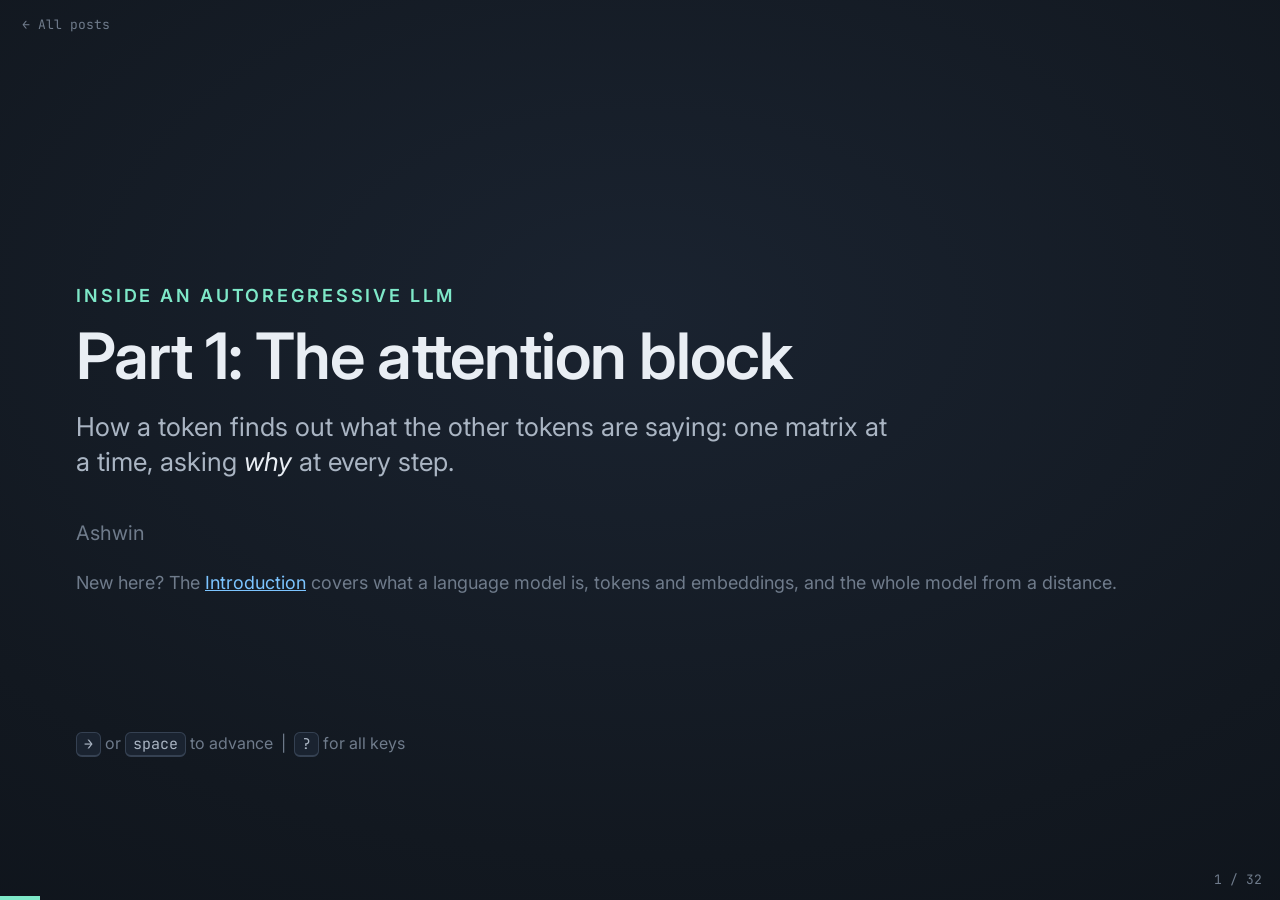
==== commit c97494b8: "Split into introduction and parts" ====
--- a/posts/llm-internals-part1-attention/index.html
+++ b/posts/llm-internals-part1-attention/index.html
@@ -192,80 +192,21 @@
 </head>
 <body>
 <div id="deck">
-
 <!-- 0 · title -->
 <section class="title">
   <p class="kicker">Inside an autoregressive LLM</p>
   <h1>Part 1: The attention block</h1>
   <p class="sub">How a token finds out what the other tokens are saying: one matrix at a time, asking <em>why</em> at every step.</p>
   <p class="by">Ashwin</p>
+  <p class="small" style="margin-top:8px">New here? The <a href="../llm-internals-intro/">Introduction</a> covers what a language model is, tokens and embeddings, and the whole model from a distance.</p>
   <p class="hint"><span class="kbd">→</span> or <span class="kbd">space</span> to advance &nbsp;|&nbsp; <span class="kbd">?</span> for all keys</p>
 </section>
 
-<!-- 1a · the three words in the title -->
-<section>
+<!-- 1 · where we are -->
+<section id="s-arch">
   <p class="kicker">Before we start</p>
-  <h1>The three words in the title</h1>
-  <p class="sub">LLM stands for <em>large language model</em>; <em>autoregressive</em> says how it writes.</p>
-  <div class="stack">
-    <div class="card frag"><h2>Language model (the LM)</h2><p>A program that, given some text, returns a probability for what comes next. It is made by <strong>training</strong>: reading a huge amount of text and nudging the program's numbers, again and again, so that its guesses about the next <strong>token</strong> (a word, or a piece of one; slide <span class="ref" data-ref="s-tokens"></span>) get better.</p></div>
-    <div class="card frag"><h2>Large (the first L)</h2><p>The numbers are the parameters, or <strong>learned numbers</strong>, of a <strong>neural network</strong>: one big function built mostly from matrix multiplications, with every entry of every matrix adjustable. GPT-2 small (2019) has 124 million of them; LLaMA-2 7B has 7 billion; the largest today have hundreds of billions.</p></div>
-    <div class="card frag"><h2>Autoregressive</h2><p>It writes one token at a time, and each new token is predicted from everything written so far, its own earlier output included. <em>Auto</em>: its own; <em>regressive</em>: predicting from the past. The next slide shows the loop; the one after places this kind of model among its relatives.</p></div>
-  </div>
-</section>
-
-<!-- 1 · what an LLM does -->
-<section>
-  <p class="kicker">Before we start</p>
-  <h1>A language model guesses the next token</h1>
-  <div class="dg" id="dg-loop"></div>
-  <div class="cols" style="margin-top:8px">
-    <div class="col"><p>Feed it text and it returns a probability for every possible next token. Above: GPT-2 small, given this sentence without its last word, bets on <em>too</em>, <em>so</em>, <em>trying</em>. (<em>hungry</em> is 13th, at 0.9%.)</p>
-    <p class="frag" data-order="3">This series opens that transformer box. Part 1 takes one of the two blocks inside its repeated layer (picture on slide <span class="ref" data-ref="s-arch"></span>).</p></div>
-    <div class="col"><p class="frag" data-order="1" data-target="#dg-loop .hl-loop">Pick one, append it, run again. That loop is “autoregressive” in action: each new token is predicted from the text so far, the model's own picks included. A chat reply is this loop run a few hundred times.</p>
-    <p class="frag" data-order="2">The network inside the box is a <strong>transformer</strong>, the design from 2017 that nearly every language model now uses.</p></div>
-  </div>
-</section>
-
-<!-- 1b · the family -->
-<section>
-  <p class="kicker">Before we start</p>
-  <h1>Where this kind of model sits in the family</h1>
-  <div class="dg" id="dg-family"></div>
-  <div class="cols" style="margin-top:4px">
-    <div class="col card frag"><h2>Encoder-only</h2><p>BERT (2018). An <em>encoder</em> is a network that reads: the whole text at once, every token looking at every other, before and after. Good at labelling and search; it does not write text.</p></div>
-    <div class="col card frag"><h2>Encoder-decoder</h2><p>The original 2017 transformer. An encoder reads the input, then a <em>decoder</em>, a second network, writes the output. Built for translation.</p></div>
-    <div class="col card frag" style="border-color:rgba(126,232,200,.5)"><h2 class="c-q">Decoder-only, autoregressive</h2><p>GPT, LLaMA, and the chat assistants built on models like them. One network both reads and writes; each token may look only at itself and the tokens before it. This is what “LLM” usually means today, and what this series is about.</p></div>
-  </div>
-  <p class="note frag">All three share the attention block we are about to build. What lets ours run the loop honestly is one line inside it, the mask, which arrives on slide <span class="ref" data-ref="s-mask"></span>.</p>
-</section>
-
-<!-- 2 · tokens and embeddings -->
-<section id="s-tokens">
-  <p class="kicker">The big picture</p>
-  <h1>From text to numbers: tokens and embeddings</h1>
-  <div class="dg" id="dg-embed"></div>
-  <div class="cols" style="margin-top:8px">
-    <div class="col"><p>A <strong>tokenizer</strong> chops text into pieces from a fixed vocabulary (GPT-2 has 50,257). Common words are one piece; rare ones are split: <span class="mono">un|bel|iev|ably</span>. Each piece is a <strong>token</strong> and gets an id.</p></div>
-    <div class="col"><p class="frag" data-target="#dg-embed .hl-row">Each id picks a row of an <strong>embedding table</strong> <span class="m">E</span>. Nobody designs the rows: they start random and are adjusted by training until tokens used in similar ways sit close together. Stack our nine rows, add position information (GPT-2 does it here), and that is <span class="m">X</span>.</p></div>
-  </div>
-</section>
-
-<!-- 3 · the whole transformer -->
-<section id="s-arch">
-  <p class="kicker">The big picture</p>
-  <h1>The whole transformer, zoomed out</h1>
-  <div class="dg" id="dg-arch"></div>
-  <div class="cols" style="margin-top:6px">
-    <div class="col"><p class="frag">Text goes in on the left, next-token probabilities come out on the right, and in between the same <strong>layer</strong> is repeated <span class="m">N</span> times: GPT-2 small stacks 12, LLaMA-2 7B stacks 32. Each layer is two <strong>blocks</strong>: attention, then MLP.</p></div>
-    <div class="col"><p class="frag" data-target="#dg-arch .hl-attn"><strong>This deck: the attention block.</strong> Part 2 takes the MLP block, Part 3 follows a token up through the layers, Part 4 covers the LM head (no relation to the attention heads inside the block) that turns the last vector into probabilities.</p></div>
-  </div>
-</section>
-
-<!-- 4 · zoom in: one block -->
-<section>
-  <p class="kicker">The big picture</p>
-  <h1>Zooming in: one layer, two blocks</h1>
+  <h1>Where we are: one layer, two blocks</h1>
+  <p class="sub">From the Introduction: text becomes tokens, each token becomes a vector (one row of <span class="m">X</span>), and <span class="m">N</span> layers of the same design, each with its own parameters, are applied one after another. Inside each layer, two blocks.</p>
   <div class="dg" id="dg-block"></div>
   <div class="cols" style="margin-top:6px">
     <div class="col"><p class="frag" data-target="#dg-block .hl-attn"><strong>Attention block:</strong> the tokens exchange information. It is the only place in the whole model where one token's vector can influence another's.</p></div>
@@ -284,19 +225,20 @@
   <p class="big">Every token enters the model as a vector. On its own, the vector for <em>it</em> knows nothing about cats or mice.</p>
   <p class="big frag">Something has to move information from <em>cat</em> into <em>it</em>.</p>
   <p class="big frag">That something is <strong>attention</strong>. Let's build it one matrix at a time, and ask <em>why</em> at every step.</p>
-  <p class="note">This sentence runs through the whole deck: <em>it</em> is shown in green throughout, the two nouns it might refer to in bold. The real attention patterns later on come from GPT-2 small reading exactly these nine tokens.</p>
+  <p class="note">This sentence runs through the whole deck. The token <em>it</em> is shown in green throughout, and the two nouns it might refer to are in bold. The real numbers later on come from GPT-2 small reading exactly these nine tokens.</p>
 </section>
 
 <!-- 2 · route -->
 <section>
   <p class="kicker">The route</p>
   <h1>Five stops inside the attention block</h1>
+  <p class="sub">The names below are previews; each stop introduces its own.</p>
   <div class="route">
     <div class="step"><div class="n">1</div><h2>Setup</h2><p>The input <span class="m">X</span>, and three matrices made from it: <span class="m">Q</span>, <span class="m">K</span>, <span class="m">V</span></p></div>
     <div class="step"><div class="n">2</div><h2>Scores</h2><p>Every token against every token: <span class="m">S</span> = <span class="m">Q·K<sup>T</sup></span></p></div>
     <div class="step"><div class="n">3</div><h2>Weights</h2><p>Three steps turn scores into weights: divide by √<span class="m">d<sub>k</sub></span>, mask, softmax</p></div>
     <div class="step"><div class="n">4</div><h2>Values</h2><p>Collecting what you paid attention to: multiply by <span class="m">V</span></p></div>
-    <div class="step"><div class="n">5</div><h2>Heads &amp; stream</h2><p>Many heads, <span class="m">W<sub>o</sub></span>, the residual stream, and the whole attention block in one picture</p></div>
+    <div class="step"><div class="n">5</div><h2>Heads &amp; stream</h2><p>Many heads, <span class="m">W<sub>o</sub></span>, adding the result back onto <span class="m">X</span>, and the whole attention block in one picture</p></div>
   </div>
   <p class="small" style="margin-bottom:10px">Coming in later parts</p>
   <div class="soon"><span>Part 2: The MLP block</span><span>Part 3: Token flow through the layers</span><span>Part 4: The language-modelling head</span></div>
@@ -699,7 +641,6 @@
    ========================================================================= */
 const TOY = {"tokens":["The","cat","chased","the","mouse","because","it","was","hungry"],"X":[[0.1,0.0,0.0,0.9],[0.9,0.8,0.0,0.0],[0.0,0.2,0.9,0.0],[0.1,0.0,0.0,0.9],[0.9,0.7,0.0,0.1],[0.0,0.0,0.1,0.8],[0.6,0.1,0.0,0.3],[0.0,0.0,0.7,0.3],[0.2,0.5,0.3,0.0]],"Wq":[[-1.0,0.9,-0.9,1.0],[-0.8,-0.8,0.6,0.9],[0.1,-0.7,0.6,-0.8],[-0.8,-0.0,-0.6,-0.4]],"Wk":[[-0.8,0.4,-0.1,0.4],[-0.3,0.9,0.8,0.9],[-0.4,-0.0,-0.1,0.8],[0.6,-0.5,0.6,-0.3]],"Wv":[[-1.0,0.3,1.0,0.6],[0.3,-0.5,0.2,-0.6],[0.6,-0.3,-0.7,-0.0],[-0.6,0.5,0.2,0.2]],"Q":[[-0.82,0.09,-0.63,-0.26],[-1.54,0.17,-0.33,1.62],[-0.07,-0.79,0.66,-0.54],[-0.82,0.09,-0.63,-0.26],[-1.54,0.25,-0.45,1.49],[-0.63,-0.07,-0.42,-0.4],[-0.92,0.46,-0.66,0.57],[-0.17,-0.49,0.24,-0.68],[-0.57,-0.43,0.3,0.41]],"K":[[0.46,-0.41,0.53,-0.23],[-0.96,1.08,0.55,1.08],[-0.42,0.18,0.07,0.9],[0.46,-0.41,0.53,-0.23],[-0.87,0.94,0.53,0.96],[0.44,-0.4,0.47,-0.16],[-0.33,0.18,0.2,0.24],[-0.1,-0.15,0.11,0.47],[-0.43,0.53,0.35,0.77]],"V":[[-0.64,0.48,0.28,0.24],[-0.66,-0.13,1.06,0.06],[0.6,-0.37,-0.59,-0.12],[-0.64,0.48,0.28,0.24],[-0.75,-0.03,1.06,0.14],[-0.42,0.37,0.09,0.16],[-0.75,0.28,0.68,0.36],[0.24,-0.06,-0.43,0.06],[0.13,-0.28,0.09,-0.18]],"S_raw":[[-0.41,0.88,0.36,-0.41,0.8,-0.4,0.29,0.07,0.4],[-0.78,1.66,0.68,-0.78,1.5,-0.75,0.54,0.13,0.75],[0.29,-0.79,-0.11,0.29,-0.68,0.29,-0.12,0.13,-0.39],[-0.41,0.88,0.36,-0.41,0.8,-0.4,0.29,0.07,0.4],[-0.81,1.75,0.69,-0.81,1.57,-0.78,0.55,0.12,0.79],[-0.26,0.53,0.25,-0.26,0.48,-0.25,0.2,0.07,0.23],[-0.61,1.38,0.47,-0.61,1.23,-0.59,0.39,0.02,0.64],[0.12,-0.37,-0.02,0.12,-0.31,0.12,-0.03,0.09,-0.19],[-0.09,0.08,0.16,-0.09,0.09,-0.08,0.11,0.12,0.02]],"S":[[-0.29,0.63,0.25,-0.29,0.56,-0.28,0.2,0.05,0.28],[-0.55,1.18,0.48,-0.55,1.06,-0.53,0.38,0.09,0.53],[0.21,-0.56,-0.08,0.21,-0.48,0.2,-0.08,0.09,-0.27],[-0.29,0.63,0.25,-0.29,0.56,-0.28,0.2,0.05,0.28],[-0.57,1.24,0.49,-0.57,1.11,-0.55,0.39,0.08,0.56],[-0.18,0.37,0.18,-0.18,0.34,-0.18,0.14,0.05,0.17],[-0.43,0.98,0.33,-0.43,0.87,-0.42,0.27,0.02,0.45],[0.09,-0.26,-0.01,0.09,-0.22,0.09,-0.02,0.06,-0.13],[-0.06,0.06,0.11,-0.06,0.06,-0.06,0.08,0.09,0.01]],"A":[[1.0,0.0,0.0,0.0,0.0,0.0,0.0,0.0,0.0],[0.151,0.849,0.0,0.0,0.0,0.0,0.0,0.0,0.0],[0.451,0.21,0.339,0.0,0.0,0.0,0.0,0.0,0.0],[0.16,0.402,0.277,0.16,0.0,0.0,0.0,0.0,0.0],[0.061,0.372,0.176,0.061,0.329,0.0,0.0,0.0,0.0],[0.127,0.222,0.182,0.127,0.215,0.128,0.0,0.0,0.0],[0.067,0.273,0.144,0.067,0.246,0.068,0.135,0.0,0.0],[0.138,0.098,0.125,0.138,0.102,0.138,0.124,0.135,0.0],[0.102,0.115,0.121,0.102,0.115,0.102,0.117,0.118,0.109]],"O":[[-0.64,0.48],[-0.66,-0.04],[-0.22,0.06],[-0.3,-0.0],[-0.46,-0.07],[-0.41,0.07],[-0.49,0.03],[-0.36,0.15],[-0.31,0.07]],"A_unmasked":[[0.07,0.174,0.119,0.07,0.163,0.07,0.114,0.098,0.123],[0.042,0.237,0.117,0.042,0.21,0.043,0.106,0.08,0.124],[0.144,0.067,0.108,0.144,0.072,0.142,0.108,0.127,0.089],[0.07,0.174,0.119,0.07,0.163,0.07,0.114,0.098,0.123],[0.04,0.244,0.115,0.04,0.215,0.041,0.104,0.077,0.124],[0.084,0.146,0.12,0.084,0.141,0.084,0.116,0.106,0.119],[0.053,0.217,0.113,0.053,0.194,0.053,0.107,0.083,0.128],[0.125,0.088,0.113,0.125,0.092,0.125,0.112,0.121,0.1],[0.102,0.115,0.121,0.102,0.115,0.102,0.117,0.118,0.109]]};
 const REAL = {"tokens":["The","cat","chased","the","mouse","because","it","was","hungry"],"heads":{"L4H3":{"layer":4,"head":3,"A":[[1.0,0.0,0.0,0.0,0.0,0.0,0.0,0.0,0.0],[0.908,0.092,0.0,0.0,0.0,0.0,0.0,0.0,0.0],[0.073,0.909,0.018,0.0,0.0,0.0,0.0,0.0,0.0],[0.587,0.301,0.082,0.031,0.0,0.0,0.0,0.0,0.0],[0.62,0.028,0.032,0.226,0.094,0.0,0.0,0.0,0.0],[0.11,0.086,0.331,0.141,0.292,0.04,0.0,0.0,0.0],[0.04,0.51,0.019,0.013,0.397,0.013,0.01,0.0,0.0],[0.082,0.233,0.023,0.005,0.494,0.029,0.117,0.017,0.0],[0.029,0.319,0.004,0.005,0.434,0.006,0.152,0.035,0.015]]},"L4H11":{"layer":4,"head":11,"A":[[1.0,0.0,0.0,0.0,0.0,0.0,0.0,0.0,0.0],[1.0,0.0,0.0,0.0,0.0,0.0,0.0,0.0,0.0],[0.0,1.0,0.0,0.0,0.0,0.0,0.0,0.0,0.0],[0.0,0.0,1.0,0.0,0.0,0.0,0.0,0.0,0.0],[0.0,0.0,0.0,1.0,0.0,0.0,0.0,0.0,0.0],[0.0,0.0,0.0,0.0,1.0,0.0,0.0,0.0,0.0],[0.0,0.0,0.0,0.0,0.0,0.994,0.006,0.0,0.0],[0.0,0.0,0.0,0.0,0.0,0.0,1.0,0.0,0.0],[0.0,0.0,0.0,0.0,0.0,0.0,0.0,1.0,0.0]]},"L5H1":{"layer":5,"head":1,"A":[[1.0,0.0,0.0,0.0,0.0,0.0,0.0,0.0,0.0],[1.0,0.0,0.0,0.0,0.0,0.0,0.0,0.0,0.0],[0.999,0.0,0.001,0.0,0.0,0.0,0.0,0.0,0.0],[0.995,0.004,0.0,0.001,0.0,0.0,0.0,0.0,0.0],[0.996,0.0,0.003,0.0,0.001,0.0,0.0,0.0,0.0],[0.997,0.0,0.0,0.001,0.001,0.001,0.0,0.0,0.0],[0.956,0.0,0.007,0.0,0.0,0.01,0.027,0.0,0.0],[0.987,0.0,0.0,0.0,0.0,0.0,0.007,0.006,0.0],[0.998,0.0,0.0,0.001,0.0,0.0,0.001,0.0,0.0]]}},"repeat":{"tokens":["The","cat","chased","the","mouse","because","it","was","hungry",".","The","cat","chased","the","mouse","because","it","was","hungry"],"L5H1":[[1.0,0.0,0.0,0.0,0.0,0.0,0.0,0.0,0.0,0.0,0.0,0.0,0.0,0.0,0.0,0.0,0.0,0.0,0.0],[1.0,0.0,0.0,0.0,0.0,0.0,0.0,0.0,0.0,0.0,0.0,0.0,0.0,0.0,0.0,0.0,0.0,0.0,0.0],[0.999,0.0,0.001,0.0,0.0,0.0,0.0,0.0,0.0,0.0,0.0,0.0,0.0,0.0,0.0,0.0,0.0,0.0,0.0],[0.995,0.004,0.0,0.001,0.0,0.0,0.0,0.0,0.0,0.0,0.0,0.0,0.0,0.0,0.0,0.0,0.0,0.0,0.0],[0.996,0.0,0.003,0.0,0.001,0.0,0.0,0.0,0.0,0.0,0.0,0.0,0.0,0.0,0.0,0.0,0.0,0.0,0.0],[0.997,0.0,0.0,0.001,0.001,0.001,0.0,0.0,0.0,0.0,0.0,0.0,0.0,0.0,0.0,0.0,0.0,0.0,0.0],[0.956,0.0,0.007,0.0,0.0,0.01,0.027,0.0,0.0,0.0,0.0,0.0,0.0,0.0,0.0,0.0,0.0,0.0,0.0],[0.987,0.0,0.0,0.0,0.0,0.0,0.007,0.006,0.0,0.0,0.0,0.0,0.0,0.0,0.0,0.0,0.0,0.0,0.0],[0.998,0.0,0.0,0.001,0.0,0.0,0.001,0.0,0.0,0.0,0.0,0.0,0.0,0.0,0.0,0.0,0.0,0.0,0.0],[0.999,0.0,0.0,0.0,0.0,0.0,0.001,0.0,0.0,0.001,0.0,0.0,0.0,0.0,0.0,0.0,0.0,0.0,0.0],[0.911,0.085,0.0,0.0,0.002,0.0,0.0,0.0,0.0,0.0,0.002,0.0,0.0,0.0,0.0,0.0,0.0,0.0,0.0],[0.438,0.0,0.559,0.0,0.0,0.001,0.0,0.001,0.001,0.0,0.0,0.0,0.0,0.0,0.0,0.0,0.0,0.0,0.0],[0.256,0.0,0.001,0.735,0.007,0.001,0.0,0.0,0.0,0.0,0.0,0.0,0.0,0.0,0.0,0.0,0.0,0.0,0.0],[0.218,0.003,0.0,0.001,0.773,0.001,0.0,0.0,0.0,0.0,0.0,0.004,0.0,0.0,0.0,0.0,0.0,0.0,0.0],[0.233,0.0,0.002,0.0,0.002,0.761,0.0,0.001,0.0,0.0,0.0,0.0,0.001,0.0,0.0,0.0,0.0,0.0,0.0],[0.05,0.0,0.0,0.0,0.0,0.0,0.945,0.002,0.001,0.0,0.001,0.0,0.0,0.0,0.0,0.0,0.0,0.0,0.0],[0.129,0.0,0.001,0.0,0.0,0.002,0.008,0.752,0.101,0.0,0.0,0.0,0.005,0.0,0.0,0.001,0.002,0.0,0.0],[0.119,0.0,0.0,0.0,0.0,0.0,0.001,0.002,0.875,0.0,0.0,0.0,0.0,0.0,0.0,0.0,0.0,0.002,0.0],[0.113,0.0,0.0,0.0,0.0,0.0,0.0,0.0,0.0,0.885,0.001,0.0,0.0,0.0,0.0,0.0,0.0,0.0,0.0]]}};
-const INTRO = {"ids":[464,3797,26172,262,10211,780,340,373,14720],"tokens":["The","cat","chased","the","mouse","because","it","was","hungry"],"next":[["too",0.081],["so",0.054],["trying",0.045],["chasing",0.035],["a",0.027],["scared",0.024]],"cat_id":3797,"cat_emb":[0.009999999776482582,0.03700000047683716,0.164000004529953,-0.21899999678134918,0.028999999165534973,-0.09799999743700027],"vocab":50257,"dmodel":768,"npos":1024};   // token ids, next-token probabilities, one embedding row, all from GPT-2 small
 
 /* =========================================================================
    COLOUR
@@ -1022,121 +963,6 @@
   put('dg-pipe', `<svg viewBox="-10 60 1120 240" width="1128" height="242" xmlns="http://www.w3.org/2000/svg">${s}</svg>`);
 }
 
-
-/* ---------------- intro slides ---------------- */
-// 1b · the family of language models: who can look at whom
-{
-  const sq = (x, y, fill, stroke, txt) => `<rect x="${x}" y="${y}" width="26" height="26" rx="5" fill="${fill}" stroke="${stroke}" stroke-width="1.2"/>` + (txt ? `<text x="${x+13}" y="${y+18}" font-size="13" text-anchor="middle" fill="${C.ink}">${txt}</text>` : '');
-  const arc = (x1, x2, y, col, both) => { const mid = (x1+x2)/2, h = Math.min(34, Math.abs(x2-x1)*0.45);
-    return `<path d="M${x1},${y} Q${mid},${y-h} ${x2},${y}" fill="none" stroke="${col}" stroke-width="1.6" marker-end="url(#arF)"${both?' marker-start="url(#arF2)"':''}/>`; };
-  let s = `<defs><marker id="arF" viewBox="0 0 10 10" refX="8" refY="5" markerWidth="6" markerHeight="6" orient="auto"><path d="M0,0 L10,5 L0,10 z" fill="${C.ink2}"/></marker><marker id="arF2" viewBox="0 0 10 10" refX="2" refY="5" markerWidth="6" markerHeight="6" orient="auto-start-reverse"><path d="M0,0 L10,5 L0,10 z" fill="${C.ink2}"/></marker><marker id="arFq" viewBox="0 0 10 10" refX="8" refY="5" markerWidth="6" markerHeight="6" orient="auto"><path d="M0,0 L10,5 L0,10 z" fill="${C.q}"/></marker></defs>`;
-  const colW = 362, Y = 96;
-  // encoder-only: middle token looks both ways
-  { const x0 = 40; for (let i=0;i<5;i++) s += sq(x0+i*44, Y, i===2?C.bg3:C.bg2, i===2?C.ink2:C.grid2);
-    [0,1,3,4].forEach(i => { s += arc(x0+2*44+13, x0+i*44+13, Y-2, C.ink2, false); });
-    s += `<text x="${x0+2*44+13}" y="${Y+52}" font-size="13" text-anchor="middle" fill="${C.ink3}">every token sees every token</text>`; }
-  // encoder-decoder
-  { const x0 = colW + 40;
-    for (let i=0;i<3;i++) s += sq(x0+i*32, Y, C.bg2, C.grid2);
-    s += `<rect x="${x0-6}" y="${Y-12}" width="${3*32+6}" height="50" rx="8" fill="none" stroke="${C.ink3}" stroke-dasharray="4 3"/><text x="${x0+45}" y="${Y-18}" font-size="12" text-anchor="middle" fill="${C.ink3}">encoder reads</text>`;
-    s += `<path d="M${x0+3*32+6},${Y+13} H${x0+3*32+40}" stroke="${C.ink2}" stroke-width="1.6" marker-end="url(#arF)"/>`;
-    const x1 = x0 + 3*32 + 50; for (let i=0;i<3;i++) s += sq(x1+i*32, Y, C.bg2, C.grid2, i===2?'?':'');
-    s += `<rect x="${x1-6}" y="${Y-12}" width="${3*32+6}" height="50" rx="8" fill="none" stroke="${C.ink3}" stroke-dasharray="4 3"/><text x="${x1+45}" y="${Y-18}" font-size="12" text-anchor="middle" fill="${C.ink3}">decoder writes</text>`;
-    s += `<text x="${x0+100}" y="${Y+52}" font-size="13" text-anchor="middle" fill="${C.ink3}">reads the input, then writes the output</text>`; }
-  // decoder-only: each token looks back only
-  { const x0 = 2*colW + 40; for (let i=0;i<5;i++) s += sq(x0+i*44, Y, i===3?C.bg3:C.bg2, i===3?C.q:(i===4?C.v:C.grid2), i===4?'?':'');
-    [0,1,2].forEach(i => { s += arc(x0+3*44+13, x0+i*44+13, Y-2, C.q, false).replace('url(#arF)','url(#arFq)'); });
-    { const cx = x0+3*44+13; s += `<path d="M${cx+6},${Y-2} C${cx+22},${Y-30} ${cx-14},${Y-30} ${cx-4},${Y-4}" fill="none" stroke="${C.q}" stroke-width="1.6" marker-end="url(#arFq)"/>`; }
-    s += `<text x="${x0+2*44+13}" y="${Y+52}" font-size="13" text-anchor="middle" fill="${C.ink3}">each token sees itself and what came before</text>`; }
-  put('dg-family', `<svg viewBox="0 40 ${3*colW} 120" width="1128" height="${Math.round(1128*120/(3*colW))}" xmlns="http://www.w3.org/2000/svg">${s}</svg>`);
-}
-
-// 1 · the next-token loop
-{
-  const chips = INTRO.tokens.slice(0, 8); let s = ''; let x = 0;
-  const chipW = t => Math.max(34, t.length * 9.2 + 18);
-  chips.forEach((t) => { const w = chipW(t); s += `<rect x="${x}" y="68" width="${w}" height="34" rx="8" fill="${C.bg2}" stroke="${C.grid2}"/><text x="${x+w/2}" y="90" font-size="15" text-anchor="middle" fill="${C.ink}" font-weight="500">${esc(t)}</text>`; x += w + 6; });
-  const qx = x; s += `<g class="hl hl-loop"><rect x="${qx}" y="68" width="34" height="34" rx="8" fill="none" stroke="${C.v}" stroke-dasharray="4 3"/><text x="${qx+17}" y="90" font-size="15" text-anchor="middle" fill="${C.v}" font-weight="600">?</text></g>`; x += 40;
-  const inW = x - 6;
-  s += `<text x="${inW/2}" y="52" font-size="13" text-anchor="middle" fill="${C.ink3}">input so far (8 tokens)</text>`;
-  const bx = inW + 34;
-  s += `<path d="M${inW+4},85 H${bx-4}" stroke="${C.ink2}" stroke-width="2" marker-end="url(#arL)"/>`;
-  s += `<defs><marker id="arL" viewBox="0 0 10 10" refX="9" refY="5" markerWidth="7" markerHeight="7" orient="auto"><path d="M0,0 L10,5 L0,10 z" fill="${C.ink2}"/></marker></defs>`;
-  s += `<rect x="${bx}" y="46" width="170" height="78" rx="12" fill="${C.bg2}" stroke="${C.q}" stroke-width="1.5"/><text x="${bx+85}" y="80" font-size="18" text-anchor="middle" fill="${C.ink}" font-weight="600">transformer</text><text x="${bx+85}" y="104" font-size="13" text-anchor="middle" fill="${C.ink3}">this series</text>`;
-  const px = bx + 170 + 34;
-  s += `<path d="M${bx+174},85 H${px-4}" stroke="${C.ink2}" stroke-width="2" marker-end="url(#arL)"/>`;
-  s += `<text x="${px}" y="30" font-size="13" fill="${C.ink3}">next-token probability (top 6 of 50,257 possible)</text>`;
-  const bw = 150; INTRO.next.forEach(([t,p],i) => { const y = 42 + i*22;
-    s += `<text x="${px+58}" y="${y+13}" font-size="14" text-anchor="end" fill="${C.ink}">${esc(t)}</text><rect x="${px+66}" y="${y+2}" width="${Math.max(3, p/0.09*bw)}" height="14" rx="3" fill="${C.q}" fill-opacity="${i===0?1:.55}"/><text x="${px+72+p/0.09*bw}" y="${y+13}" font-size="13" fill="${C.ink2}" class="mono">${(p*100).toFixed(1)}%</text>`; });
-  // the loop arrow (fragment)
-  s += `<g class="hl hl-loop"><path d="M${px+40},182 V196 H${qx+17} V112" stroke="${C.v}" stroke-width="2" fill="none" stroke-dasharray="6 5" marker-end="url(#arV)"/><text x="${(px+40+qx+17)/2}" y="213" font-size="14" text-anchor="middle" fill="${C.v}" font-weight="600">pick one, append it, run again</text></g>`;
-  s += `<defs><marker id="arV" viewBox="0 0 10 10" refX="9" refY="5" markerWidth="7" markerHeight="7" orient="auto"><path d="M0,0 L10,5 L0,10 z" fill="${C.v}"/></marker></defs>`;
-  put('dg-loop', `<svg viewBox="-4 20 ${px+bw+110} 200" width="1128" height="${Math.round(1128*200/(px+bw+110))}" xmlns="http://www.w3.org/2000/svg">${s}</svg>`);
-}
-
-// 2 · tokens → ids → embedding rows
-{
-  let s = ''; let x = 0;
-  const chipW = t => Math.max(34, t.length * 9.2 + 18);
-  INTRO.tokens.forEach((t,i) => { const w = chipW(t); const hero = t === 'cat';
-    s += `<rect x="${x}" y="40" width="${w}" height="32" rx="8" fill="${C.bg2}" stroke="${hero?C.ink2:C.grid2}"/><text x="${x+w/2}" y="61" font-size="15" text-anchor="middle" fill="${C.ink}" font-weight="${hero?700:500}">${esc(t)}</text>`;
-    s += `<text x="${x+w/2}" y="94" font-size="13" text-anchor="middle" fill="${hero?C.ink:C.ink3}" class="mono">${INTRO.ids[i]}</text>`; x += w + 6; });
-  s += `<text x="0" y="24" font-size="13" fill="${C.ink3}">tokenizer → token ids</text>`;
-  // embedding table
-  const ex = 40, ey = 128, ew = 300, eh = 128; const rows = 12;
-  s += `<g class="hl hl-row"><text x="${ex+ew/2}" y="${ey-8}" font-size="15" text-anchor="middle" fill="${C.ink}" font-weight="600">E   [50,257 × 768]</text>`;
-  s += `<path d="M${ex-6},${ey-4} h-8 v${eh+8} h8 M${ex+ew+6},${ey-4} h8 v${eh+8} h-8" fill="none" stroke="${C.ink2}" stroke-width="2.5"/>`;
-  for (let r=0;r<rows;r++){ const yy = ey + r*(eh/rows); for (let c=0;c<20;c++) s += `<circle cx="${ex+8+c*15}" cy="${yy+5}" r="1.5" fill="${C.ink3}"/>`; }
-  s += `<text x="${ex+ew/2}" y="${ey+eh+22}" font-size="13" text-anchor="middle" fill="${C.ink3}">one row per token in the vocabulary</text></g>`;
-  const ry = ey + 5*(eh/rows) - 2;
-  s += `<rect x="${ex-2}" y="${ry-2}" width="${ew+4}" height="14" rx="2" fill="${C.q}" fill-opacity=".18" stroke="${C.q}" stroke-width="2" class="hl hl-row"/>`;
-  s += `<text x="${ex-14}" y="${ry+9}" font-size="12" text-anchor="end" fill="${C.q}" class="hl hl-row mono">3797</text>`;
-  // arrow from cat id to row
-  s += `<path d="M${chipW('The')+6+chipW('cat')/2},100 V116 H${ex-30} V${ry+5} H${ex-16}" fill="none" stroke="${C.q}" stroke-width="1.5" stroke-dasharray="4 4" class="hl hl-row"/>`;
-  // extracted vector
-  const vx = ex + ew + 60, vy = ey + 10;
-  s += `<g class="hl hl-row"><path d="M${ex+ew+10},${ry+5} H${vx-8}" stroke="${C.q}" stroke-width="1.5" marker-end="url(#arQ)"/>`;
-  s += `<defs><marker id="arQ" viewBox="0 0 10 10" refX="9" refY="5" markerWidth="7" markerHeight="7" orient="auto"><path d="M0,0 L10,5 L0,10 z" fill="${C.q}"/></marker></defs>`;
-  s += `<text x="${vx}" y="${vy}" font-size="14" fill="${C.ink}" font-weight="600">row 3797 = the vector for <tspan font-weight="700">cat</tspan></text>`;
-  const vals = INTRO.cat_emb.map(v => (v<0?'−':'')+Math.abs(v).toFixed(3));
-  s += `<text x="${vx}" y="${vy+26}" font-size="14" fill="${C.ink2}" class="mono">[ ${vals.join(', ')}, … ]</text><text x="${vx}" y="${vy+46}" font-size="12" fill="${C.ink3}">768 numbers, learned (a width we will call d_model)</text>`;
-  // similarity list
-  const sims = [['dog',0.55],['kitten',0.50],['mouse',0.35],['chased',0.31],['because',0.23],['the',0.21]];
-  const sx = vx + 420;
-  s += `<text x="${sx}" y="${vy}" font-size="13" fill="${C.ink3}">closeness to other rows (1 = same direction)</text>`;
-  sims.forEach(([t,v],i) => { const yy = vy + 8 + i*17; s += `<text x="${sx+58}" y="${yy+11}" font-size="13" text-anchor="end" fill="${C.ink}">${t}</text><rect x="${sx+66}" y="${yy+2}" width="${v*220}" height="11" rx="2" fill="${C.q}" fill-opacity="${.35+v*.9}"/><text x="${sx+72+v*220}" y="${yy+11}" font-size="12" fill="${C.ink2}" class="mono">${v.toFixed(2)}</text>`; });
-  s += `</g>`;
-  put('dg-embed', `<svg viewBox="-4 8 1130 288" width="1128" height="288" xmlns="http://www.w3.org/2000/svg">${s}</svg>`);
-}
-
-// 3 · whole transformer
-{
-  const box = (x,y,w,h,title,sub,stroke,fill,cls) => `<rect x="${x}" y="${y}" width="${w}" height="${h}" rx="10" fill="${fill||C.bg2}" stroke="${stroke||C.grid2}" stroke-width="1.5" class="${cls||''}"/><text x="${x+w/2}" y="${y+h/2+(sub?-4:6)}" font-size="16" text-anchor="middle" fill="${C.ink}" font-weight="600">${title}</text>${sub?`<text x="${x+w/2}" y="${y+h/2+16}" font-size="12" text-anchor="middle" fill="${C.ink3}">${sub}</text>`:''}`;
-  const arr = (x1,x2,y) => `<path d="M${x1},${y} H${x2}" stroke="${C.ink2}" stroke-width="2" fill="none" marker-end="url(#arA)"/>`;
-  const Y = 100, H = 64; let s = `<defs><marker id="arA" viewBox="0 0 10 10" refX="9" refY="5" markerWidth="7" markerHeight="7" orient="auto"><path d="M0,0 L10,5 L0,10 z" fill="${C.ink2}"/></marker></defs>`;
-  let x = 0;
-  const step = (w, title, sub) => { const x0 = x; s += box(x, Y, w, H, title, sub); x += w; s += arr(x, x+26, Y+H/2); x += 28; return x0 + w/2; };
-  step(80, 'text', ''); step(100, 'tokenizer', 'ids'); step(150, 'embedding', '+ position');
-  const bx = x, bw = 320;
-  for (let i=2;i>=0;i--){ s += `<rect x="${bx+i*8}" y="${Y-8-i*8}" width="${bw}" height="${H+16}" rx="12" fill="${C.bg2}" stroke="${C.ink3}" stroke-width="1.5"/>`; }
-  s += `<text x="${bx+bw/2+8}" y="${Y-38}" font-size="13" text-anchor="middle" fill="${C.ink2}" font-weight="600">one layer, repeated N times: 12 in GPT-2 small, 32 in LLaMA-2 7B</text>`;
-  s += box(bx+14, Y+4, 140, H-8, 'attention', 'tokens exchange info', C.q, C.bg, 'attn-box');
-  s += arr(bx+154, bx+176, Y+H/2);
-  s += box(bx+178, Y+4, 128, H-8, 'MLP', 'each token alone', C.grid2, C.bg);
-  s += `<rect x="${bx+10}" y="${Y}" width="148" height="${H}" rx="12" fill="${C.q}" fill-opacity=".14" stroke="${C.q}" stroke-width="3" class="hl hl-attn"/>`;
-  x = bx + bw + 16; s += arr(x, x+26, Y+H/2); x += 28;
-  step(118, 'norm (LN)', 'one more in each block'); const lmx = step(170, 'LM head', 'vector → next-token scores');
-  s += box(x, Y, 130, H, 'probabilities', 'over 50,257 tokens'); x += 130;
-  // part tags: a tick down from the component, then the label
-  const tag = (cx, txt, col, cls, dy) => `<path d="M${cx},${Y+H+2} V${Y+H+14+dy}" stroke="${col}" stroke-width="1.5" class="${cls||''}"/><text x="${cx}" y="${Y+H+30+dy}" font-size="13" text-anchor="middle" fill="${col}" font-weight="600" class="${cls||''}">${txt}</text>`;
-  s += tag(bx+84, 'Part 1: this deck', C.q, 'hl hl-attn', 0);
-  s += tag(bx+242, 'Part 2', C.ink3, 'hl hl-attn', 0);
-  s += tag(lmx, 'Part 4', C.ink3, 'hl hl-attn', 0);
-  s += `<g class="hl hl-attn"><path d="M${bx-2},${Y+H+52} H${bx+bw+18}" stroke="${C.ink3}" stroke-width="1.5"/><path d="M${bx-2},${Y+H+46} V${Y+H+58} M${bx+bw+18},${Y+H+46} V${Y+H+58}" stroke="${C.ink3}" stroke-width="1.5"/>`;
-  s += `<text x="${bx+bw/2+8}" y="${Y+H+76}" font-size="13" text-anchor="middle" fill="${C.ink3}" font-weight="600">Part 3: a token's journey up through all N layers</text></g>`;
-  put('dg-arch', `<svg viewBox="-4 44 ${x+8} 210" width="1128" height="${Math.round(1128*210/(x+8))}" xmlns="http://www.w3.org/2000/svg">${s}</svg>`);
-}
-
 // 4 · one block, two branches
 {
   let s = `<defs><marker id="arB" viewBox="0 0 10 10" refX="9" refY="5" markerWidth="18" markerHeight="18" markerUnits="userSpaceOnUse" orient="auto"><path d="M0,0 L10,5 L0,10 z" fill="${C.ink2}"/></marker></defs>`;
